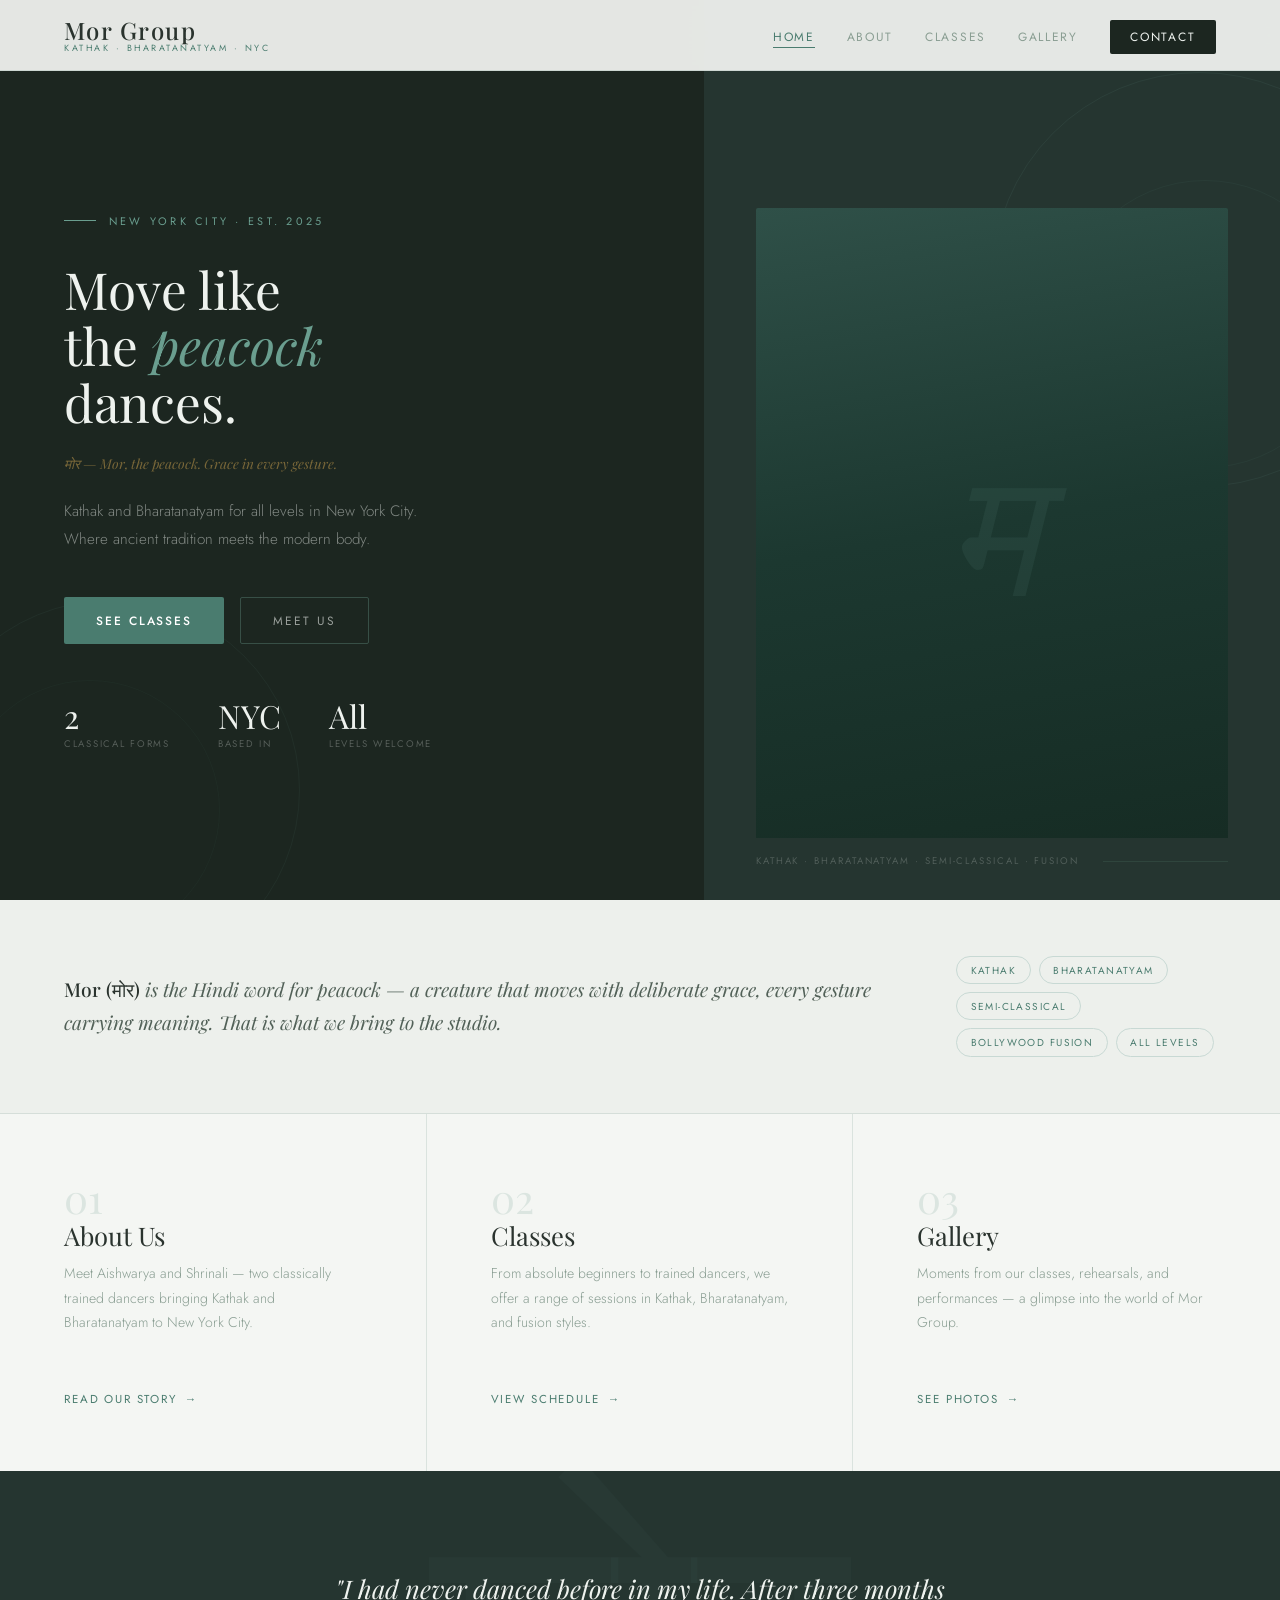
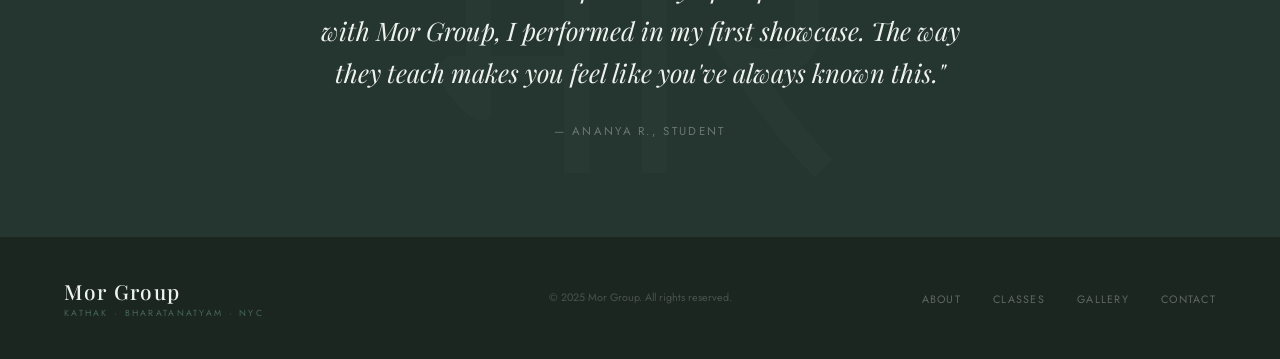
==== index.html @ d3e34741 "Initial site" ====
<!DOCTYPE html>
<html lang="en">
<head>
<meta charset="UTF-8" />
<meta name="viewport" content="width=device-width, initial-scale=1.0" />
<title>Mor Group · Kathak & Bharatanatyam · NYC</title>
<meta name="description" content="Mor Group brings Kathak and Bharatanatyam to New York City. Classical Indian dance for all levels." />
<link rel="preconnect" href="https://fonts.googleapis.com" />
<link rel="preconnect" href="https://fonts.gstatic.com" crossorigin />
<link href="https://fonts.googleapis.com/css2?family=Playfair+Display:ital,wght@0,400;0,500;1,400;1,500&family=Jost:wght@300;400;500&display=swap" rel="stylesheet" />
<link rel="stylesheet" href="css/style.css" />
<style>
/* ── HERO ── */
.hero {
  min-height: 100vh;
  display: grid; grid-template-columns: 1.1fr 0.9fr;
}
.hero-left {
  background: var(--bg-dark);
  display: flex; flex-direction: column; justify-content: center;
  padding: 9rem 4rem 5rem;
  position: relative; overflow: hidden;
}
.hero-left::before {
  content: ''; position: absolute; bottom: -80px; left: -80px;
  width: 380px; height: 380px;
  border: 1px solid rgba(106,158,143,0.08); border-radius: 50%; pointer-events: none;
}
.hero-left::after {
  content: ''; position: absolute; bottom: -40px; left: -40px;
  width: 260px; height: 260px;
  border: 1px solid rgba(106,158,143,0.05); border-radius: 50%; pointer-events: none;
}
.hero-right {
  background: var(--bg-mid);
  display: flex; align-items: flex-end; justify-content: center;
  position: relative; overflow: hidden;
}
.hero-circle-1 {
  position: absolute; top: 8%; right: -22%;
  width: 72%; aspect-ratio: 1;
  border: 1px solid rgba(106,158,143,0.1); border-radius: 50%; pointer-events: none;
}
.hero-circle-2 {
  position: absolute; top: 20%; right: -12%;
  width: 50%; aspect-ratio: 1;
  border: 1px solid rgba(106,158,143,0.07); border-radius: 50%; pointer-events: none;
}
.hero-right-inner {
  width: 100%; display: flex; flex-direction: column;
  align-items: center; justify-content: flex-end;
  height: 100%; position: relative; z-index: 1;
}
.hero-img-area {
  width: 82%; aspect-ratio: 3/4; max-height: 78vh;
  background: linear-gradient(170deg,#2F5048 0%,#1C3830 50%,#162C24 100%);
  border-radius: 2px 2px 0 0; overflow: hidden; position: relative;
  display: flex; align-items: center; justify-content: center;
}
.hero-img-area img { position: absolute; inset: 0; }
.hero-img-placeholder {
  font-family: 'Playfair Display', serif;
  font-size: 11rem; font-style: italic; font-weight: 400;
  color: rgba(106,158,143,0.1); line-height: 1; user-select: none;
}
.hero-caption {
  width: 82%; padding: 1rem 0 2rem;
  display: flex; align-items: center; gap: 1.5rem;
}
.hero-caption-text {
  font-size: 0.6rem; letter-spacing: 0.2em; text-transform: uppercase;
  color: rgba(238,242,238,0.22); white-space: nowrap;
}
.hero-caption-line { flex: 1; height: 1px; background: rgba(106,158,143,0.15); }

.eyebrow {
  display: flex; align-items: center; gap: 0.8rem;
  font-size: 0.68rem; letter-spacing: 0.3em; text-transform: uppercase;
  color: var(--teal-light); margin-bottom: 2rem;
}
.eyebrow-line { display: block; width: 2rem; height: 1px; background: var(--teal-light); flex-shrink: 0; }

.hero-title {
  font-family: 'Playfair Display', serif;
  font-size: clamp(2.8rem, 4vw, 4.5rem);
  font-weight: 400; line-height: 1.1; color: var(--text-inv);
  margin-bottom: 1.5rem;
}
.hero-title em { font-style: italic; color: var(--teal-light); }

.hero-hindi {
  font-family: 'Playfair Display', serif;
  font-size: 0.85rem; font-style: italic;
  color: rgba(184,146,74,0.6); margin-bottom: 1.5rem;
}
.hero-sub {
  font-size: 0.95rem; color: rgba(238,242,238,0.48);
  line-height: 1.85; font-weight: 300; max-width: 380px; margin-bottom: 2.75rem;
}
.hero-btns { display: flex; flex-wrap: wrap; gap: 1rem; margin-bottom: 3.5rem; }
.hero-stats { display: flex; gap: 3rem; }
.stat-num {
  font-family: 'Playfair Display', serif;
  font-size: 2rem; font-weight: 400; color: var(--text-inv); line-height: 1;
}
.stat-label {
  font-size: 0.6rem; letter-spacing: 0.18em; text-transform: uppercase;
  color: rgba(238,242,238,0.28); margin-top: 0.3rem;
}

/* ── INTRO STRIP ── */
.intro-strip {
  background: var(--bg-alt); padding: 3.5rem 4rem;
  display: flex; align-items: center; gap: 5rem;
  border-bottom: 1px solid var(--border);
}
.intro-text {
  flex: 1; font-family: 'Playfair Display', serif;
  font-size: clamp(1rem, 1.5vw, 1.25rem);
  font-style: italic; color: var(--text-mid); line-height: 1.75;
}
.intro-text strong { font-style: normal; color: var(--text); font-weight: 500; }
.intro-pills { display: flex; gap: 0.5rem; flex-wrap: wrap; flex-shrink: 0; max-width: 260px; }
.pill {
  padding: 0.35rem 0.85rem; border-radius: 100px;
  font-size: 0.63rem; letter-spacing: 0.14em; text-transform: uppercase;
  border: 1px solid var(--teal-pale); color: var(--teal); white-space: nowrap;
}

/* ── THREE LINKS ── */
.page-links {
  display: grid; grid-template-columns: repeat(3,1fr);
  background: var(--bg);
}
.page-link-card {
  padding: 4rem; border-right: 1px solid var(--border);
  position: relative; overflow: hidden;
  transition: background 0.3s;
  display: flex; flex-direction: column; justify-content: space-between;
  gap: 2rem;
}
.page-link-card:last-child { border-right: none; }
.page-link-card:hover { background: var(--bg-alt); }
.page-link-num {
  font-family: 'Playfair Display', serif;
  font-size: 2.5rem; font-weight: 400;
  color: rgba(74,124,111,0.14); line-height: 1;
}
.page-link-title {
  font-family: 'Playfair Display', serif;
  font-size: 1.6rem; font-weight: 400; color: var(--text); margin-bottom: 0.6rem;
}
.page-link-body {
  font-size: 0.88rem; color: var(--text-muted); line-height: 1.75;
  font-weight: 300; margin-bottom: 1.5rem; flex: 1;
}
.page-link-arrow {
  font-size: 0.72rem; letter-spacing: 0.16em; text-transform: uppercase;
  color: var(--teal); display: flex; align-items: center; gap: 0.5rem;
  transition: gap 0.25s;
}
.page-link-card:hover .page-link-arrow { gap: 0.9rem; }

/* ── QUOTE ── */
.quote {
  background: var(--bg-mid); padding: 6rem 4rem; text-align: center;
  position: relative; overflow: hidden;
}
.quote::before {
  content: 'मोर';
  position: absolute; left: 50%; top: 50%; transform: translate(-50%, -50%);
  font-family: serif; font-size: 22rem; color: rgba(106,158,143,0.04);
  pointer-events: none; user-select: none; line-height: 1; white-space: nowrap;
}
.quote blockquote {
  font-family: 'Playfair Display', serif;
  font-size: clamp(1.3rem, 2vw, 1.9rem); font-weight: 400; font-style: italic;
  color: var(--text-inv); line-height: 1.65; max-width: 640px;
  margin: 0 auto 1.5rem; position: relative;
}
.quote cite {
  font-size: 0.72rem; letter-spacing: 0.2em; text-transform: uppercase;
  color: rgba(238,242,238,0.35); font-style: normal;
}

@media (max-width: 820px) {
  .hero { grid-template-columns: 1fr; }
  .hero-left { min-height: auto; padding: 7rem 1.5rem 3.5rem; }
  .hero-right { min-height: 55vw; }
  .hero-img-area { max-height: 55vw; }
  .intro-strip { flex-direction: column; gap: 2rem; padding: 3rem 1.5rem; }
  .intro-pills { max-width: 100%; }
  .page-links { grid-template-columns: 1fr; }
  .page-link-card { border-right: none; border-bottom: 1px solid var(--border); padding: 3rem 1.5rem; }
  .page-link-card:last-child { border-bottom: none; }
  .quote { padding: 5rem 1.5rem; }
}
</style>
</head>
<body>

<nav id="nav">
  <a href="index.html" class="nav-logo">
    <span class="nav-logo-main">Mor Group</span>
    <span class="nav-logo-sub">Kathak · Bharatanatyam · NYC</span>
  </a>
  <ul class="nav-links">
    <li><a href="index.html" class="active">Home</a></li>
    <li><a href="about.html">About</a></li>
    <li><a href="classes.html">Classes</a></li>
    <li><a href="gallery.html">Gallery</a></li>
    <li><a href="contact.html" class="nav-cta">Contact</a></li>
  </ul>
  <button class="hamburger" aria-label="Open menu" onclick="openMenu()">
    <span></span><span></span><span></span>
  </button>
</nav>

<div class="mobile-menu" id="mobileMenu">
  <button class="mobile-close" onclick="closeMenu()">✕</button>
  <a href="about.html"   onclick="closeMenu()">About</a>
  <a href="classes.html" onclick="closeMenu()">Classes</a>
  <a href="gallery.html" onclick="closeMenu()">Gallery</a>
  <a href="contact.html" onclick="closeMenu()">Contact</a>
</div>

<!-- HERO -->
<section class="hero" id="home">
  <div class="hero-left">
    <div class="eyebrow anim d1">
      <span class="eyebrow-line"></span>
      New York City · Est. 2025
    </div>
    <h1 class="hero-title anim d2">
      Move like<br>the <em>peacock</em><br>dances.
    </h1>
    <p class="hero-hindi anim d3">मोर — Mor, the peacock. Grace in every gesture.</p>
    <p class="hero-sub anim d3">
      Kathak and Bharatanatyam for all levels in New York City.
      Where ancient tradition meets the modern body.
    </p>
    <div class="hero-btns anim d4">
      <a href="classes.html" class="btn-primary">See Classes</a>
      <a href="about.html"   class="btn-ghost">Meet Us</a>
    </div>
    <div class="hero-stats anim d4">
      <div>
        <div class="stat-num">2</div>
        <div class="stat-label">Classical forms</div>
      </div>
      <div>
        <div class="stat-num">NYC</div>
        <div class="stat-label">Based in</div>
      </div>
      <div>
        <div class="stat-num">All</div>
        <div class="stat-label">Levels welcome</div>
      </div>
    </div>
  </div>

  <div class="hero-right">
    <div class="hero-circle-1" aria-hidden="true"></div>
    <div class="hero-circle-2" aria-hidden="true"></div>
    <div class="hero-right-inner">
      <div class="hero-img-area">
        <!-- ADD PHOTO: <img src="images/hero.jpg" alt="Kathak dancer" /> -->
        <div class="hero-img-placeholder" aria-hidden="true">म</div>
      </div>
      <div class="hero-caption">
        <span class="hero-caption-text">Kathak · Bharatanatyam · Semi-Classical · Fusion</span>
        <span class="hero-caption-line"></span>
      </div>
    </div>
  </div>
</section>

<!-- INTRO STRIP -->
<div class="intro-strip">
  <p class="intro-text">
    <strong>Mor (मोर)</strong> is the Hindi word for peacock — a creature that moves with
    deliberate grace, every gesture carrying meaning. That is what we bring to the studio.
  </p>
  <div class="intro-pills">
    <span class="pill">Kathak</span>
    <span class="pill">Bharatanatyam</span>
    <span class="pill">Semi-Classical</span>
    <span class="pill">Bollywood Fusion</span>
    <span class="pill">All Levels</span>
  </div>
</div>

<!-- PAGE LINKS -->
<div class="page-links">
  <a href="about.html" class="page-link-card anim d1">
    <div>
      <div class="page-link-num">01</div>
      <div class="page-link-title">About Us</div>
      <p class="page-link-body">Meet Aishwarya and Shrinali — two classically trained dancers bringing Kathak and Bharatanatyam to New York City.</p>
    </div>
    <div class="page-link-arrow">Read our story <span>→</span></div>
  </a>
  <a href="classes.html" class="page-link-card anim d2">
    <div>
      <div class="page-link-num">02</div>
      <div class="page-link-title">Classes</div>
      <p class="page-link-body">From absolute beginners to trained dancers, we offer a range of sessions in Kathak, Bharatanatyam, and fusion styles.</p>
    </div>
    <div class="page-link-arrow">View schedule <span>→</span></div>
  </a>
  <a href="gallery.html" class="page-link-card anim d3">
    <div>
      <div class="page-link-num">03</div>
      <div class="page-link-title">Gallery</div>
      <p class="page-link-body">Moments from our classes, rehearsals, and performances — a glimpse into the world of Mor Group.</p>
    </div>
    <div class="page-link-arrow">See photos <span>→</span></div>
  </a>
</div>

<!-- QUOTE -->
<div class="quote">
  <blockquote>
    "I had never danced before in my life. After three months with Mor Group,
    I performed in my first showcase. The way they teach makes you feel like
    you've always known this."
  </blockquote>
  <cite>— Ananya R., student</cite>
</div>

<footer>
  <div>
    <div class="footer-logo-main">Mor Group</div>
    <div class="footer-logo-sub">Kathak · Bharatanatyam · NYC</div>
  </div>
  <div class="footer-copy">© 2025 Mor Group. All rights reserved.</div>
  <ul class="footer-links">
    <li><a href="about.html">About</a></li>
    <li><a href="classes.html">Classes</a></li>
    <li><a href="gallery.html">Gallery</a></li>
    <li><a href="contact.html">Contact</a></li>
  </ul>
</footer>

<script>
const nav = document.getElementById('nav');
window.addEventListener('scroll', () => nav.classList.toggle('scrolled', window.scrollY > 40));
function openMenu()  { document.getElementById('mobileMenu').classList.add('open'); }
function closeMenu() { document.getElementById('mobileMenu').classList.remove('open'); }
const anims = document.querySelectorAll('.anim');
const obs = new IntersectionObserver(entries => {
  entries.forEach(e => { if (e.isIntersecting) { e.target.classList.add('visible'); obs.unobserve(e.target); } });
}, { threshold: 0.1 });
anims.forEach(el => obs.observe(el));
</script>
</body>
</html>
---- css/style.css ----
/* ── RESET ── */
*, *::before, *::after { box-sizing: border-box; margin: 0; padding: 0; }
html { scroll-behavior: smooth; font-size: 16px; }

/* ── PALETTE ── */
:root {
  --bg:          #F4F6F3;
  --bg-alt:      #EDF0EC;
  --bg-dark:     #1C2620;
  --bg-mid:      #253530;

  --teal:        #4A7C6F;
  --teal-light:  #6A9E8F;
  --teal-pale:   #C8D9D4;

  --gold:        #B8924A;

  --text:        #2A332E;
  --text-mid:    #526158;
  --text-muted:  #8A9E93;
  --text-inv:    #EEF2EE;

  --border:      rgba(74,124,111,0.15);
  --radius:      2px;
}

body {
  font-family: 'Jost', sans-serif;
  background: var(--bg);
  color: var(--text);
  overflow-x: hidden;
  -webkit-font-smoothing: antialiased;
}
a { text-decoration: none; color: inherit; }
img { display: block; width: 100%; height: 100%; object-fit: cover; }

/* ── NAV ── */
nav {
  position: fixed; top: 0; left: 0; right: 0; z-index: 200;
  display: flex; align-items: center; justify-content: space-between;
  padding: 1.1rem 4rem;
  background: rgba(244,246,243,0.93);
  backdrop-filter: blur(16px);
  -webkit-backdrop-filter: blur(16px);
  border-bottom: 1px solid var(--border);
  transition: box-shadow 0.3s;
}
nav.scrolled { box-shadow: 0 2px 28px rgba(28,38,32,0.07); }

.nav-logo { display: flex; flex-direction: column; line-height: 1; }
.nav-logo-main {
  font-family: 'Playfair Display', serif;
  font-size: 1.5rem; font-weight: 500; letter-spacing: 0.06em; color: var(--text);
}
.nav-logo-sub {
  font-size: 0.56rem; letter-spacing: 0.28em; text-transform: uppercase;
  color: var(--teal); margin-top: 2px;
}

.nav-links { display: flex; align-items: center; gap: 2rem; list-style: none; }
.nav-links a {
  font-size: 0.75rem; letter-spacing: 0.14em; text-transform: uppercase;
  color: var(--text-muted); transition: color 0.25s;
}
.nav-links a:hover,
.nav-links a.active { color: var(--teal); }
.nav-links a.active { border-bottom: 1px solid var(--teal); padding-bottom: 1px; }

.nav-cta {
  background: var(--bg-dark) !important;
  color: var(--text-inv) !important;
  padding: 0.5rem 1.3rem; border-radius: var(--radius);
  border-bottom: none !important;
  transition: background 0.25s !important;
}
.nav-cta:hover { background: var(--teal) !important; color: var(--text-inv) !important; }

.hamburger {
  display: none; flex-direction: column; gap: 5px;
  cursor: pointer; background: none; border: none; padding: 4px;
}
.hamburger span { display: block; width: 22px; height: 1.5px; background: var(--text); }

.mobile-menu {
  display: none; position: fixed; inset: 0; z-index: 150;
  background: var(--bg-dark); flex-direction: column;
  align-items: center; justify-content: center; gap: 2.5rem;
}
.mobile-menu.open { display: flex; }
.mobile-menu a {
  font-family: 'Playfair Display', serif;
  font-size: 2.4rem; font-weight: 400; color: var(--text-inv); transition: color 0.2s;
}
.mobile-menu a:hover { color: var(--teal-light); }
.mobile-close {
  position: absolute; top: 1.5rem; right: 2rem;
  font-size: 1.4rem; cursor: pointer; background: none;
  border: none; color: rgba(238,242,238,0.4);
}

/* ── PAGE HEADER (used on inner pages) ── */
.page-header {
  background: var(--bg-dark);
  padding: 9rem 4rem 5rem;
  position: relative; overflow: hidden;
}
.page-header::before {
  content: '';
  position: absolute; bottom: -80px; right: -80px;
  width: 400px; height: 400px;
  border: 1px solid rgba(106,158,143,0.08);
  border-radius: 50%; pointer-events: none;
}
.page-header::after {
  content: '';
  position: absolute; bottom: -40px; right: -40px;
  width: 260px; height: 260px;
  border: 1px solid rgba(106,158,143,0.05);
  border-radius: 50%; pointer-events: none;
}
.page-header-eyebrow {
  display: flex; align-items: center; gap: 0.8rem;
  font-size: 0.68rem; letter-spacing: 0.3em; text-transform: uppercase;
  color: var(--teal-light); margin-bottom: 1.25rem;
}
.page-header-eyebrow::before {
  content: ''; display: block; width: 2rem; height: 1px;
  background: var(--teal-light); flex-shrink: 0;
}
.page-header h1 {
  font-family: 'Playfair Display', serif;
  font-size: clamp(2.5rem, 4vw, 4rem); font-weight: 400;
  line-height: 1.1; color: var(--text-inv);
}
.page-header h1 em { font-style: italic; color: var(--teal-light); }
.page-header-sub {
  font-size: 0.95rem; color: rgba(238,242,238,0.45);
  line-height: 1.8; font-weight: 300; max-width: 500px; margin-top: 1.25rem;
}

/* ── SHARED HELPERS ── */
.stag {
  display: flex; align-items: center; gap: 0.75rem;
  font-size: 0.68rem; letter-spacing: 0.28em; text-transform: uppercase;
  color: var(--teal); font-weight: 500; margin-bottom: 0.75rem;
}
.stag::before { content: ''; display: block; width: 1.5rem; height: 1px; background: var(--teal); }

.stitle {
  font-family: 'Playfair Display', serif;
  font-size: clamp(1.8rem, 2.8vw, 2.6rem); font-weight: 400;
  line-height: 1.2; color: var(--text);
}
.stitle em { font-style: italic; color: var(--teal); }

.btn-primary {
  display: inline-flex; align-items: center;
  background: var(--teal); color: #fff;
  padding: 0.85rem 2rem; border-radius: var(--radius);
  font-size: 0.75rem; letter-spacing: 0.16em; text-transform: uppercase;
  font-weight: 500; transition: background 0.25s;
}
.btn-primary:hover { background: var(--teal-light); }

.btn-dark {
  display: inline-flex; align-items: center;
  background: var(--bg-dark); color: var(--text-inv);
  padding: 0.85rem 2rem; border-radius: var(--radius);
  font-size: 0.75rem; letter-spacing: 0.16em; text-transform: uppercase;
  font-weight: 500; transition: background 0.25s;
}
.btn-dark:hover { background: var(--teal); }

.btn-ghost {
  display: inline-flex; align-items: center;
  border: 1px solid rgba(106,158,143,0.35); color: rgba(238,242,238,0.6);
  padding: 0.85rem 2rem; border-radius: var(--radius);
  font-size: 0.75rem; letter-spacing: 0.16em; text-transform: uppercase;
  font-weight: 400; transition: all 0.25s;
}
.btn-ghost:hover { border-color: var(--teal-light); color: var(--text-inv); }

/* ── FOOTER ── */
footer {
  background: var(--bg-dark); padding: 2.5rem 4rem;
  display: grid; grid-template-columns: 1fr auto 1fr;
  align-items: center; gap: 2rem;
}
.footer-logo-main {
  font-family: 'Playfair Display', serif;
  font-size: 1.3rem; font-weight: 500; color: var(--text-inv); letter-spacing: 0.06em;
}
.footer-logo-sub {
  font-size: 0.55rem; letter-spacing: 0.26em; text-transform: uppercase;
  color: var(--teal-light); opacity: 0.55; margin-top: 2px;
}
.footer-copy { font-size: 0.67rem; color: rgba(238,242,238,0.22); text-align: center; }
.footer-links { display: flex; gap: 2rem; justify-content: flex-end; list-style: none; }
.footer-links a {
  font-size: 0.67rem; letter-spacing: 0.12em; text-transform: uppercase;
  color: rgba(238,242,238,0.32); transition: color 0.25s;
}
.footer-links a:hover { color: var(--teal-light); }

/* ── ANIMATIONS ── */
@keyframes fadeUp {
  from { opacity: 0; transform: translateY(20px); }
  to   { opacity: 1; transform: translateY(0); }
}
.anim { opacity: 0; }
.anim.visible { animation: fadeUp 0.75s ease forwards; }
.d1 { animation-delay: 0.08s; }
.d2 { animation-delay: 0.18s; }
.d3 { animation-delay: 0.28s; }
.d4 { animation-delay: 0.4s; }

/* ── RESPONSIVE ── */
@media (max-width: 820px) {
  nav { padding: 1rem 1.5rem; }
  .nav-links { display: none; }
  .hamburger { display: flex; }
  .page-header { padding: 7rem 1.5rem 3.5rem; }
  footer {
    grid-template-columns: 1fr; text-align: center; padding: 2rem 1.5rem; gap: 1rem;
  }
  .footer-links { justify-content: center; }
}
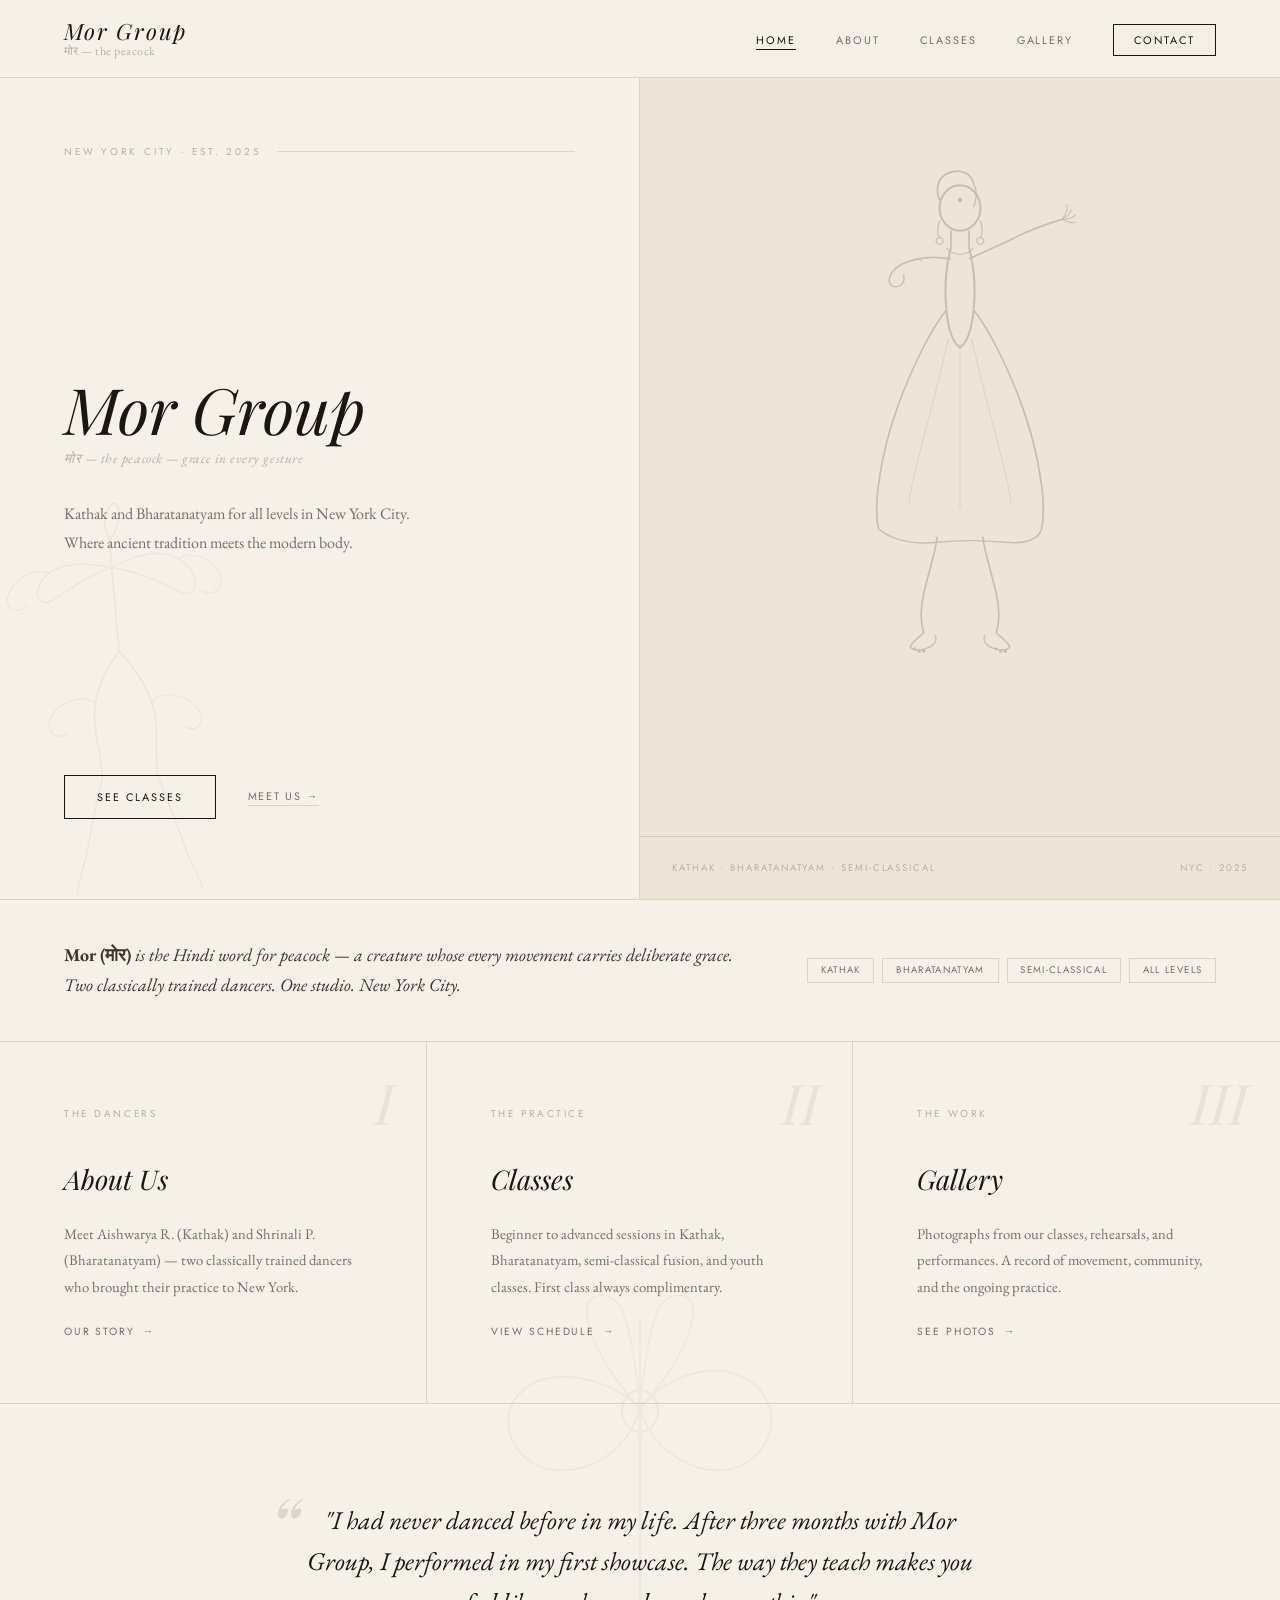
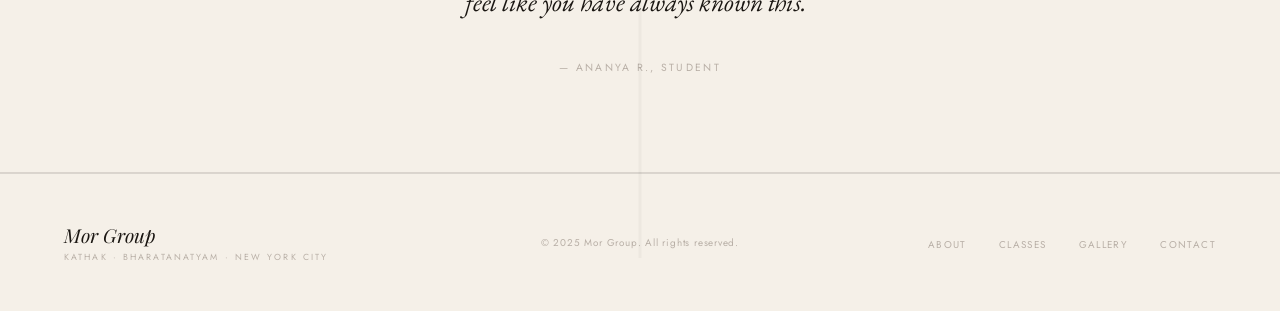
==== commit c5ab9713: "Redesign — ink editorial aesthetic" ====
--- a/index.html
+++ b/index.html
@@ -7,193 +7,187 @@
 <meta name="description" content="Mor Group brings Kathak and Bharatanatyam to New York City. Classical Indian dance for all levels." />
 <link rel="preconnect" href="https://fonts.googleapis.com" />
 <link rel="preconnect" href="https://fonts.gstatic.com" crossorigin />
-<link href="https://fonts.googleapis.com/css2?family=Playfair+Display:ital,wght@0,400;0,500;1,400;1,500&family=Jost:wght@300;400;500&display=swap" rel="stylesheet" />
+<link href="https://fonts.googleapis.com/css2?family=EB+Garamond:ital,wght@0,400;0,500;1,400;1,500&family=Playfair+Display:ital,wght@0,400;0,500;1,400;1,500&family=Jost:wght@300;400;500&display=swap" rel="stylesheet" />
 <link rel="stylesheet" href="css/style.css" />
 <style>
+
 /* ── HERO ── */
 .hero {
   min-height: 100vh;
-  display: grid; grid-template-columns: 1.1fr 0.9fr;
-}
+  display: grid; grid-template-columns: 1fr 1fr;
+  border-bottom: 1px solid var(--rule);
+}
+
 .hero-left {
-  background: var(--bg-dark);
-  display: flex; flex-direction: column; justify-content: center;
   padding: 9rem 4rem 5rem;
+  display: flex; flex-direction: column; justify-content: space-between;
+  border-right: 1px solid var(--rule);
   position: relative; overflow: hidden;
 }
-.hero-left::before {
-  content: ''; position: absolute; bottom: -80px; left: -80px;
-  width: 380px; height: 380px;
-  border: 1px solid rgba(106,158,143,0.08); border-radius: 50%; pointer-events: none;
-}
-.hero-left::after {
-  content: ''; position: absolute; bottom: -40px; left: -40px;
-  width: 260px; height: 260px;
-  border: 1px solid rgba(106,158,143,0.05); border-radius: 50%; pointer-events: none;
-}
-.hero-right {
-  background: var(--bg-mid);
-  display: flex; align-items: flex-end; justify-content: center;
-  position: relative; overflow: hidden;
-}
-.hero-circle-1 {
-  position: absolute; top: 8%; right: -22%;
-  width: 72%; aspect-ratio: 1;
-  border: 1px solid rgba(106,158,143,0.1); border-radius: 50%; pointer-events: none;
-}
-.hero-circle-2 {
-  position: absolute; top: 20%; right: -12%;
-  width: 50%; aspect-ratio: 1;
-  border: 1px solid rgba(106,158,143,0.07); border-radius: 50%; pointer-events: none;
-}
-.hero-right-inner {
-  width: 100%; display: flex; flex-direction: column;
-  align-items: center; justify-content: flex-end;
-  height: 100%; position: relative; z-index: 1;
-}
-.hero-img-area {
-  width: 82%; aspect-ratio: 3/4; max-height: 78vh;
-  background: linear-gradient(170deg,#2F5048 0%,#1C3830 50%,#162C24 100%);
-  border-radius: 2px 2px 0 0; overflow: hidden; position: relative;
-  display: flex; align-items: center; justify-content: center;
-}
-.hero-img-area img { position: absolute; inset: 0; }
-.hero-img-placeholder {
-  font-family: 'Playfair Display', serif;
-  font-size: 11rem; font-style: italic; font-weight: 400;
-  color: rgba(106,158,143,0.1); line-height: 1; user-select: none;
-}
-.hero-caption {
-  width: 82%; padding: 1rem 0 2rem;
-  display: flex; align-items: center; gap: 1.5rem;
-}
-.hero-caption-text {
-  font-size: 0.6rem; letter-spacing: 0.2em; text-transform: uppercase;
-  color: rgba(238,242,238,0.22); white-space: nowrap;
-}
-.hero-caption-line { flex: 1; height: 1px; background: rgba(106,158,143,0.15); }
-
-.eyebrow {
-  display: flex; align-items: center; gap: 0.8rem;
-  font-size: 0.68rem; letter-spacing: 0.3em; text-transform: uppercase;
-  color: var(--teal-light); margin-bottom: 2rem;
-}
-.eyebrow-line { display: block; width: 2rem; height: 1px; background: var(--teal-light); flex-shrink: 0; }
+
+/* Ink dancer SVG positioned in corner */
+.hero-dancer-bg {
+  position: absolute; bottom: -2rem; left: -1rem;
+  width: 280px; opacity: 0.04; pointer-events: none;
+  transform: rotate(-5deg);
+}
+
+.hero-overline {
+  display: flex; align-items: center; gap: 1rem;
+  font-family: 'Jost', sans-serif;
+  font-size: 0.62rem; letter-spacing: 0.28em; text-transform: uppercase;
+  color: var(--ink-faint);
+}
+.hero-overline::after { content: ''; flex: 1; height: 1px; background: var(--rule); }
+
+.hero-title-block { flex: 1; display: flex; flex-direction: column; justify-content: center; padding: 3rem 0; }
 
 .hero-title {
   font-family: 'Playfair Display', serif;
-  font-size: clamp(2.8rem, 4vw, 4.5rem);
-  font-weight: 400; line-height: 1.1; color: var(--text-inv);
-  margin-bottom: 1.5rem;
-}
-.hero-title em { font-style: italic; color: var(--teal-light); }
-
-.hero-hindi {
+  font-size: clamp(3rem, 5vw, 5.5rem);
+  font-weight: 400; line-height: 1.0; color: var(--ink);
+  font-style: italic; margin-bottom: 0.5rem;
+}
+.hero-title-roman {
   font-family: 'Playfair Display', serif;
-  font-size: 0.85rem; font-style: italic;
-  color: rgba(184,146,74,0.6); margin-bottom: 1.5rem;
+  font-size: clamp(3rem, 5vw, 5.5rem);
+  font-weight: 400; line-height: 1.0; color: var(--ink);
+  font-style: normal; margin-bottom: 2rem;
+}
+.hero-hindi-line {
+  font-family: 'EB Garamond', serif;
+  font-size: 0.85rem; font-style: italic; color: var(--ink-faint);
+  letter-spacing: 0.04em; margin-bottom: 2rem;
 }
 .hero-sub {
-  font-size: 0.95rem; color: rgba(238,242,238,0.48);
-  line-height: 1.85; font-weight: 300; max-width: 380px; margin-bottom: 2.75rem;
-}
-.hero-btns { display: flex; flex-wrap: wrap; gap: 1rem; margin-bottom: 3.5rem; }
-.hero-stats { display: flex; gap: 3rem; }
-.stat-num {
+  font-size: 1rem; color: var(--ink-muted); line-height: 1.85; max-width: 360px;
+}
+
+.hero-bottom {
+  display: flex; align-items: center; gap: 2rem; flex-wrap: wrap;
+}
+
+/* Hero right — image + decorative */
+.hero-right {
+  display: flex; flex-direction: column;
+  background: var(--cream-warm);
+  position: relative; overflow: hidden;
+}
+.hero-img-area {
+  flex: 1; position: relative; overflow: hidden;
+  display: flex; align-items: center; justify-content: center;
+  min-height: 60vh;
+}
+.hero-img-area img { position: absolute; inset: 0; }
+
+/* Large ink dancer SVG as placeholder */
+.hero-svg-dancer {
+  width: 70%; max-width: 340px; opacity: 0.18;
+}
+
+.hero-img-caption {
+  padding: 1.5rem 2rem; border-top: 1px solid var(--rule);
+  display: flex; justify-content: space-between; align-items: center;
+}
+.hero-img-caption-text {
+  font-family: 'Jost', sans-serif;
+  font-size: 0.6rem; letter-spacing: 0.2em; text-transform: uppercase; color: var(--ink-faint);
+}
+
+/* ── INTRO RULE ── */
+.intro-rule {
+  padding: 2.5rem 4rem;
+  display: flex; align-items: center; gap: 3rem;
+  border-bottom: 1px solid var(--rule);
+}
+.intro-rule-text {
+  font-family: 'EB Garamond', serif; font-style: italic;
+  font-size: clamp(1rem, 1.4vw, 1.2rem); color: var(--ink-mid); line-height: 1.7;
+  flex: 1;
+}
+.intro-rule-text strong { font-style: normal; }
+.intro-pills { display: flex; gap: 0.5rem; flex-wrap: wrap; flex-shrink: 0; }
+.pill {
+  padding: 0.3rem 0.8rem;
+  font-family: 'Jost', sans-serif;
+  font-size: 0.6rem; letter-spacing: 0.14em; text-transform: uppercase;
+  border: 1px solid var(--rule); color: var(--ink-muted); white-space: nowrap;
+}
+
+/* ── THREE COLUMNS ── */
+.three-col {
+  display: grid; grid-template-columns: repeat(3,1fr);
+  border-bottom: 1px solid var(--rule);
+}
+.col-card {
+  padding: 4rem; border-right: 1px solid var(--rule);
+  display: flex; flex-direction: column; gap: 1.5rem;
+  transition: background 0.3s; cursor: pointer;
+  position: relative; overflow: hidden;
+}
+.col-card:last-child { border-right: none; }
+.col-card:hover { background: var(--cream-warm); }
+.col-card-num {
+  font-family: 'Playfair Display', serif; font-style: italic;
+  font-size: 3.5rem; color: rgba(26,22,18,0.06); line-height: 1;
+  position: absolute; top: 2rem; right: 2rem;
+}
+.col-card-title {
+  font-family: 'Playfair Display', serif; font-style: italic;
+  font-size: 1.7rem; font-weight: 400; color: var(--ink);
+  margin-top: 1rem;
+}
+.col-card-body {
+  font-size: 0.92rem; color: var(--ink-muted); line-height: 1.8;
+  flex: 1;
+}
+.col-card-link {
+  font-family: 'Jost', sans-serif;
+  font-size: 0.65rem; letter-spacing: 0.18em; text-transform: uppercase;
+  color: var(--ink-muted); display: flex; align-items: center; gap: 0.5rem;
+  transition: gap 0.2s, color 0.2s;
+}
+.col-card:hover .col-card-link { gap: 0.9rem; color: var(--ink); }
+
+/* ── QUOTE ── */
+.quote-section {
+  padding: 6rem 4rem; text-align: center;
+  border-bottom: 1px solid var(--rule);
+  position: relative;
+}
+/* peacock feather SVG watermark */
+.quote-watermark {
+  position: absolute; left: 50%; top: 50%; transform: translate(-50%,-50%);
+  width: 300px; opacity: 0.03; pointer-events: none;
+}
+.quote-section blockquote {
+  font-family: 'EB Garamond', serif; font-style: italic;
+  font-size: clamp(1.3rem, 2vw, 2rem); color: var(--ink);
+  line-height: 1.6; max-width: 680px; margin: 0 auto 2rem;
+  position: relative;
+}
+.quote-section blockquote::before {
+  content: '\201C';
   font-family: 'Playfair Display', serif;
-  font-size: 2rem; font-weight: 400; color: var(--text-inv); line-height: 1;
-}
-.stat-label {
-  font-size: 0.6rem; letter-spacing: 0.18em; text-transform: uppercase;
-  color: rgba(238,242,238,0.28); margin-top: 0.3rem;
-}
-
-/* ── INTRO STRIP ── */
-.intro-strip {
-  background: var(--bg-alt); padding: 3.5rem 4rem;
-  display: flex; align-items: center; gap: 5rem;
-  border-bottom: 1px solid var(--border);
-}
-.intro-text {
-  flex: 1; font-family: 'Playfair Display', serif;
-  font-size: clamp(1rem, 1.5vw, 1.25rem);
-  font-style: italic; color: var(--text-mid); line-height: 1.75;
-}
-.intro-text strong { font-style: normal; color: var(--text); font-weight: 500; }
-.intro-pills { display: flex; gap: 0.5rem; flex-wrap: wrap; flex-shrink: 0; max-width: 260px; }
-.pill {
-  padding: 0.35rem 0.85rem; border-radius: 100px;
-  font-size: 0.63rem; letter-spacing: 0.14em; text-transform: uppercase;
-  border: 1px solid var(--teal-pale); color: var(--teal); white-space: nowrap;
-}
-
-/* ── THREE LINKS ── */
-.page-links {
-  display: grid; grid-template-columns: repeat(3,1fr);
-  background: var(--bg);
-}
-.page-link-card {
-  padding: 4rem; border-right: 1px solid var(--border);
-  position: relative; overflow: hidden;
-  transition: background 0.3s;
-  display: flex; flex-direction: column; justify-content: space-between;
-  gap: 2rem;
-}
-.page-link-card:last-child { border-right: none; }
-.page-link-card:hover { background: var(--bg-alt); }
-.page-link-num {
-  font-family: 'Playfair Display', serif;
-  font-size: 2.5rem; font-weight: 400;
-  color: rgba(74,124,111,0.14); line-height: 1;
-}
-.page-link-title {
-  font-family: 'Playfair Display', serif;
-  font-size: 1.6rem; font-weight: 400; color: var(--text); margin-bottom: 0.6rem;
-}
-.page-link-body {
-  font-size: 0.88rem; color: var(--text-muted); line-height: 1.75;
-  font-weight: 300; margin-bottom: 1.5rem; flex: 1;
-}
-.page-link-arrow {
-  font-size: 0.72rem; letter-spacing: 0.16em; text-transform: uppercase;
-  color: var(--teal); display: flex; align-items: center; gap: 0.5rem;
-  transition: gap 0.25s;
-}
-.page-link-card:hover .page-link-arrow { gap: 0.9rem; }
-
-/* ── QUOTE ── */
-.quote {
-  background: var(--bg-mid); padding: 6rem 4rem; text-align: center;
-  position: relative; overflow: hidden;
-}
-.quote::before {
-  content: 'मोर';
-  position: absolute; left: 50%; top: 50%; transform: translate(-50%, -50%);
-  font-family: serif; font-size: 22rem; color: rgba(106,158,143,0.04);
-  pointer-events: none; user-select: none; line-height: 1; white-space: nowrap;
-}
-.quote blockquote {
-  font-family: 'Playfair Display', serif;
-  font-size: clamp(1.3rem, 2vw, 1.9rem); font-weight: 400; font-style: italic;
-  color: var(--text-inv); line-height: 1.65; max-width: 640px;
-  margin: 0 auto 1.5rem; position: relative;
-}
-.quote cite {
-  font-size: 0.72rem; letter-spacing: 0.2em; text-transform: uppercase;
-  color: rgba(238,242,238,0.35); font-style: normal;
+  font-size: 5rem; color: var(--ink-faint); opacity: 0.4;
+  position: absolute; top: -1rem; left: -2rem; line-height: 1;
+}
+.quote-section cite {
+  font-family: 'Jost', sans-serif;
+  font-size: 0.65rem; letter-spacing: 0.22em; text-transform: uppercase;
+  color: var(--ink-faint); font-style: normal;
 }
 
 @media (max-width: 820px) {
   .hero { grid-template-columns: 1fr; }
-  .hero-left { min-height: auto; padding: 7rem 1.5rem 3.5rem; }
+  .hero-left { border-right: none; border-bottom: 1px solid var(--rule); padding: 7rem 1.5rem 3.5rem; min-height: auto; }
   .hero-right { min-height: 55vw; }
-  .hero-img-area { max-height: 55vw; }
-  .intro-strip { flex-direction: column; gap: 2rem; padding: 3rem 1.5rem; }
+  .intro-rule { flex-direction: column; gap: 1.5rem; padding: 2rem 1.5rem; }
   .intro-pills { max-width: 100%; }
-  .page-links { grid-template-columns: 1fr; }
-  .page-link-card { border-right: none; border-bottom: 1px solid var(--border); padding: 3rem 1.5rem; }
-  .page-link-card:last-child { border-bottom: none; }
-  .quote { padding: 5rem 1.5rem; }
+  .three-col { grid-template-columns: 1fr; }
+  .col-card { border-right: none; border-bottom: 1px solid var(--rule); padding: 3rem 1.5rem; }
+  .col-card:last-child { border-bottom: none; }
+  .quote-section { padding: 4rem 1.5rem; }
 }
 </style>
 </head>
@@ -202,7 +196,7 @@
 <nav id="nav">
   <a href="index.html" class="nav-logo">
     <span class="nav-logo-main">Mor Group</span>
-    <span class="nav-logo-sub">Kathak · Bharatanatyam · NYC</span>
+    <span class="nav-logo-hindi">मोर — the peacock</span>
   </a>
   <ul class="nav-links">
     <li><a href="index.html" class="active">Home</a></li>
@@ -225,113 +219,172 @@
 </div>
 
 <!-- HERO -->
-<section class="hero" id="home">
+<section class="hero">
   <div class="hero-left">
-    <div class="eyebrow anim d1">
-      <span class="eyebrow-line"></span>
-      New York City · Est. 2025
+
+    <!-- Ink dancer watermark -->
+    <svg class="hero-dancer-bg" viewBox="0 0 200 320" fill="none" xmlns="http://www.w3.org/2000/svg" aria-hidden="true">
+      <path d="M100 40 C100 40 95 30 100 20 C105 10 110 15 108 25 C106 35 100 40 100 40Z" stroke="#1A1612" stroke-width="1.5" fill="none"/>
+      <path d="M100 40 L100 120" stroke="#1A1612" stroke-width="1.5" fill="none"/>
+      <path d="M100 60 C100 60 70 50 55 60 C40 70 45 85 55 80 C65 75 80 65 100 60Z" stroke="#1A1612" stroke-width="1.2" fill="none"/>
+      <path d="M100 60 C100 60 130 45 148 58 C166 71 158 88 148 82 C138 76 120 65 100 60Z" stroke="#1A1612" stroke-width="1.2" fill="none"/>
+      <path d="M55 60 C45 55 30 62 25 72 C20 82 28 88 38 82" stroke="#1A1612" stroke-width="1" fill="none"/>
+      <path d="M148 58 C158 52 172 60 176 70 C180 80 172 88 162 82" stroke="#1A1612" stroke-width="1" fill="none"/>
+      <path d="M100 120 C100 120 85 135 80 155 C75 175 82 190 80 210" stroke="#1A1612" stroke-width="1.5" fill="none"/>
+      <path d="M100 120 C100 120 115 138 120 158 C125 178 118 192 120 212" stroke="#1A1612" stroke-width="1.5" fill="none"/>
+      <path d="M80 210 C75 225 70 240 65 260 C62 270 58 278 55 290" stroke="#1A1612" stroke-width="1.2" fill="none"/>
+      <path d="M120 212 C125 228 130 245 135 265 C138 275 142 282 145 295" stroke="#1A1612" stroke-width="1.2" fill="none"/>
+      <path d="M80 155 C70 148 55 152 48 162 C42 172 48 180 58 175" stroke="#1A1612" stroke-width="1" fill="none"/>
+      <path d="M120 158 C130 150 145 155 152 165 C158 175 152 183 142 178" stroke="#1A1612" stroke-width="1" fill="none"/>
+    </svg>
+
+    <div class="hero-overline anim d1">New York City · Est. 2025</div>
+
+    <div class="hero-title-block">
+      <div class="hero-title anim d2">Mor Group</div>
+      <div class="hero-hindi-line anim d2">मोर — the peacock — grace in every gesture</div>
+      <p class="hero-sub anim d3">
+        Kathak and Bharatanatyam for all levels in New York City.
+        Where ancient tradition meets the modern body.
+      </p>
     </div>
-    <h1 class="hero-title anim d2">
-      Move like<br>the <em>peacock</em><br>dances.
-    </h1>
-    <p class="hero-hindi anim d3">मोर — Mor, the peacock. Grace in every gesture.</p>
-    <p class="hero-sub anim d3">
-      Kathak and Bharatanatyam for all levels in New York City.
-      Where ancient tradition meets the modern body.
-    </p>
-    <div class="hero-btns anim d4">
-      <a href="classes.html" class="btn-primary">See Classes</a>
-      <a href="about.html"   class="btn-ghost">Meet Us</a>
-    </div>
-    <div class="hero-stats anim d4">
-      <div>
-        <div class="stat-num">2</div>
-        <div class="stat-label">Classical forms</div>
-      </div>
-      <div>
-        <div class="stat-num">NYC</div>
-        <div class="stat-label">Based in</div>
-      </div>
-      <div>
-        <div class="stat-num">All</div>
-        <div class="stat-label">Levels welcome</div>
-      </div>
+
+    <div class="hero-bottom anim d4">
+      <a href="classes.html" class="btn-ink">See Classes</a>
+      <a href="about.html" style="font-family:'Jost',sans-serif; font-size:0.68rem; letter-spacing:0.16em; text-transform:uppercase; color:var(--ink-muted); border-bottom: 1px solid var(--rule); padding-bottom:1px;">Meet us →</a>
     </div>
   </div>
 
   <div class="hero-right">
-    <div class="hero-circle-1" aria-hidden="true"></div>
-    <div class="hero-circle-2" aria-hidden="true"></div>
-    <div class="hero-right-inner">
-      <div class="hero-img-area">
-        <!-- ADD PHOTO: <img src="images/hero.jpg" alt="Kathak dancer" /> -->
-        <div class="hero-img-placeholder" aria-hidden="true">म</div>
-      </div>
-      <div class="hero-caption">
-        <span class="hero-caption-text">Kathak · Bharatanatyam · Semi-Classical · Fusion</span>
-        <span class="hero-caption-line"></span>
-      </div>
+    <div class="hero-img-area">
+      <!-- ADD PHOTO: <img src="images/hero.jpg" alt="Kathak dancer" /> -->
+      <!-- Ink dancer SVG placeholder -->
+      <svg class="hero-svg-dancer" viewBox="0 0 300 460" fill="none" xmlns="http://www.w3.org/2000/svg" aria-hidden="true">
+        <!-- Head -->
+        <ellipse cx="150" cy="45" rx="18" ry="20" stroke="#1A1612" stroke-width="1.8" fill="none"/>
+        <!-- Hair -->
+        <path d="M132 38 C128 28 130 18 140 14 C150 10 160 14 162 24" stroke="#1A1612" stroke-width="1.5" fill="none"/>
+        <path d="M162 24 C166 30 164 40 162 44" stroke="#1A1612" stroke-width="1.2" fill="none"/>
+        <!-- Bindi -->
+        <circle cx="150" cy="38" r="2" fill="#1A1612"/>
+        <!-- Neck -->
+        <path d="M142 65 L142 80 M158 65 L158 80" stroke="#1A1612" stroke-width="1.5" fill="none"/>
+        <!-- Necklace hint -->
+        <path d="M138 80 C144 88 156 88 162 80" stroke="#1A1612" stroke-width="1" fill="none"/>
+        <!-- Torso -->
+        <path d="M142 80 C138 95 136 115 138 135 C140 155 145 165 150 168 C155 165 160 155 162 135 C164 115 162 95 158 80" stroke="#1A1612" stroke-width="1.8" fill="none"/>
+        <!-- Right arm extended - classical mudra pose -->
+        <path d="M158 90 C168 85 185 78 205 68 C218 62 230 58 240 55" stroke="#1A1612" stroke-width="1.5" fill="none"/>
+        <!-- Right hand fingers fanned -->
+        <path d="M240 55 C244 50 246 46 244 42" stroke="#1A1612" stroke-width="1" fill="none"/>
+        <path d="M240 55 C245 52 248 50 248 46" stroke="#1A1612" stroke-width="1" fill="none"/>
+        <path d="M240 55 C246 55 250 54 252 51" stroke="#1A1612" stroke-width="1" fill="none"/>
+        <path d="M240 55 C246 58 250 59 252 57" stroke="#1A1612" stroke-width="1" fill="none"/>
+        <!-- Left arm bent - katakamukha -->
+        <path d="M142 90 C132 88 118 88 105 92 C96 95 90 100 88 106" stroke="#1A1612" stroke-width="1.5" fill="none"/>
+        <path d="M88 106 C86 112 90 116 96 114 C100 112 102 108 100 104" stroke="#1A1612" stroke-width="1.2" fill="none"/>
+        <!-- Bangles hint -->
+        <path d="M108 92 C110 89 114 89 116 92" stroke="#1A1612" stroke-width="1" fill="none"/>
+        <!-- Skirt / ghagra flowing -->
+        <path d="M138 135 C130 145 118 165 105 195 C92 225 82 258 78 290 C76 305 76 318 78 328" stroke="#1A1612" stroke-width="1.5" fill="none"/>
+        <path d="M162 135 C170 145 182 165 195 195 C208 225 218 258 222 290 C224 305 224 318 222 328" stroke="#1A1612" stroke-width="1.5" fill="none"/>
+        <!-- Skirt hem detail -->
+        <path d="M78 328 C90 338 108 342 130 340 C150 338 170 338 190 340 C210 342 220 336 222 328" stroke="#1A1612" stroke-width="1.3" fill="none"/>
+        <!-- Skirt folds -->
+        <path d="M140 160 C135 180 128 210 120 240 C114 262 108 284 105 305" stroke="#1A1612" stroke-width="0.8" fill="none" opacity="0.5"/>
+        <path d="M150 165 L150 310" stroke="#1A1612" stroke-width="0.8" fill="none" opacity="0.5"/>
+        <path d="M160 160 C165 180 172 210 180 240 C186 262 192 284 195 305" stroke="#1A1612" stroke-width="0.8" fill="none" opacity="0.5"/>
+        <!-- Legs in chatura stance -->
+        <path d="M130 335 C128 350 122 368 118 385 C115 398 115 410 118 420" stroke="#1A1612" stroke-width="1.5" fill="none"/>
+        <path d="M170 335 C172 350 178 368 182 385 C185 398 185 410 182 420" stroke="#1A1612" stroke-width="1.5" fill="none"/>
+        <!-- Feet with ghungroo hint -->
+        <path d="M118 420 C112 425 108 428 106 432 C108 436 116 436 124 432 C128 430 130 426 128 422" stroke="#1A1612" stroke-width="1.2" fill="none"/>
+        <path d="M182 420 C188 425 192 428 194 432 C192 436 184 436 176 432 C172 430 170 426 172 422" stroke="#1A1612" stroke-width="1.2" fill="none"/>
+        <!-- Ghungroo dots -->
+        <circle cx="110" cy="434" r="1.5" fill="#1A1612"/>
+        <circle cx="114" cy="436" r="1.5" fill="#1A1612"/>
+        <circle cx="118" cy="436" r="1.5" fill="#1A1612"/>
+        <circle cx="182" cy="434" r="1.5" fill="#1A1612"/>
+        <circle cx="186" cy="436" r="1.5" fill="#1A1612"/>
+        <circle cx="190" cy="436" r="1.5" fill="#1A1612"/>
+        <!-- Earrings -->
+        <path d="M132 56 C130 62 130 68 132 72" stroke="#1A1612" stroke-width="1" fill="none"/>
+        <circle cx="132" cy="74" r="3" stroke="#1A1612" stroke-width="1" fill="none"/>
+        <path d="M168 56 C170 62 170 68 168 72" stroke="#1A1612" stroke-width="1" fill="none"/>
+        <circle cx="168" cy="74" r="3" stroke="#1A1612" stroke-width="1" fill="none"/>
+      </svg>
+    </div>
+    <div class="hero-img-caption">
+      <span class="hero-img-caption-text">Kathak · Bharatanatyam · Semi-Classical</span>
+      <span class="hero-img-caption-text">NYC · 2025</span>
     </div>
   </div>
 </section>
 
-<!-- INTRO STRIP -->
-<div class="intro-strip">
-  <p class="intro-text">
-    <strong>Mor (मोर)</strong> is the Hindi word for peacock — a creature that moves with
-    deliberate grace, every gesture carrying meaning. That is what we bring to the studio.
+<!-- INTRO -->
+<div class="intro-rule anim">
+  <p class="intro-rule-text">
+    <strong>Mor (मोर)</strong> is the Hindi word for peacock — a creature whose every movement
+    carries deliberate grace. Two classically trained dancers. One studio. New York City.
   </p>
   <div class="intro-pills">
     <span class="pill">Kathak</span>
     <span class="pill">Bharatanatyam</span>
     <span class="pill">Semi-Classical</span>
-    <span class="pill">Bollywood Fusion</span>
     <span class="pill">All Levels</span>
   </div>
 </div>
 
-<!-- PAGE LINKS -->
-<div class="page-links">
-  <a href="about.html" class="page-link-card anim d1">
-    <div>
-      <div class="page-link-num">01</div>
-      <div class="page-link-title">About Us</div>
-      <p class="page-link-body">Meet Aishwarya and Shrinali — two classically trained dancers bringing Kathak and Bharatanatyam to New York City.</p>
-    </div>
-    <div class="page-link-arrow">Read our story <span>→</span></div>
+<!-- THREE COLS -->
+<div class="three-col">
+  <a href="about.html" class="col-card anim d1">
+    <div class="col-card-num">I</div>
+    <div class="label">The Dancers</div>
+    <div class="col-card-title">About Us</div>
+    <p class="col-card-body">Meet Aishwarya R. (Kathak) and Shrinali P. (Bharatanatyam) — two classically trained dancers who brought their practice to New York.</p>
+    <div class="col-card-link">Our story <span>→</span></div>
   </a>
-  <a href="classes.html" class="page-link-card anim d2">
-    <div>
-      <div class="page-link-num">02</div>
-      <div class="page-link-title">Classes</div>
-      <p class="page-link-body">From absolute beginners to trained dancers, we offer a range of sessions in Kathak, Bharatanatyam, and fusion styles.</p>
-    </div>
-    <div class="page-link-arrow">View schedule <span>→</span></div>
+  <a href="classes.html" class="col-card anim d2">
+    <div class="col-card-num">II</div>
+    <div class="label">The Practice</div>
+    <div class="col-card-title">Classes</div>
+    <p class="col-card-body">Beginner to advanced sessions in Kathak, Bharatanatyam, semi-classical fusion, and youth classes. First class always complimentary.</p>
+    <div class="col-card-link">View schedule <span>→</span></div>
   </a>
-  <a href="gallery.html" class="page-link-card anim d3">
-    <div>
-      <div class="page-link-num">03</div>
-      <div class="page-link-title">Gallery</div>
-      <p class="page-link-body">Moments from our classes, rehearsals, and performances — a glimpse into the world of Mor Group.</p>
-    </div>
-    <div class="page-link-arrow">See photos <span>→</span></div>
+  <a href="gallery.html" class="col-card anim d3">
+    <div class="col-card-num">III</div>
+    <div class="label">The Work</div>
+    <div class="col-card-title">Gallery</div>
+    <p class="col-card-body">Photographs from our classes, rehearsals, and performances. A record of movement, community, and the ongoing practice.</p>
+    <div class="col-card-link">See photos <span>→</span></div>
   </a>
 </div>
 
 <!-- QUOTE -->
-<div class="quote">
+<div class="quote-section anim">
+  <!-- Peacock feather watermark -->
+  <svg class="quote-watermark" viewBox="0 0 200 400" fill="none" xmlns="http://www.w3.org/2000/svg" aria-hidden="true">
+    <path d="M100 380 C100 380 100 200 100 20" stroke="#1A1612" stroke-width="2"/>
+    <path d="M100 80 C80 60 40 50 20 70 C0 90 20 130 60 120 C80 115 95 100 100 80Z" stroke="#1A1612" stroke-width="1.5" fill="none"/>
+    <path d="M100 80 C120 55 160 45 180 68 C200 91 178 130 140 120 C120 114 105 99 100 80Z" stroke="#1A1612" stroke-width="1.5" fill="none"/>
+    <path d="M100 80 C100 80 70 50 65 20 C62 5 75 0 85 10 C95 20 100 80 100 80Z" stroke="#1A1612" stroke-width="1.2" fill="none"/>
+    <path d="M100 80 C100 80 130 50 135 20 C138 5 125 0 115 10 C105 20 100 80 100 80Z" stroke="#1A1612" stroke-width="1.2" fill="none"/>
+    <ellipse cx="100" cy="82" rx="12" ry="14" stroke="#1A1612" stroke-width="1.5" fill="none"/>
+    <ellipse cx="100" cy="82" rx="5" ry="6" fill="#1A1612" opacity="0.3"/>
+  </svg>
+
   <blockquote>
     "I had never danced before in my life. After three months with Mor Group,
     I performed in my first showcase. The way they teach makes you feel like
-    you've always known this."
+    you have always known this."
   </blockquote>
   <cite>— Ananya R., student</cite>
 </div>
 
 <footer>
-  <div>
-    <div class="footer-logo-main">Mor Group</div>
-    <div class="footer-logo-sub">Kathak · Bharatanatyam · NYC</div>
+  <div class="footer-logo">
+    Mor Group
+    <span>Kathak · Bharatanatyam · New York City</span>
   </div>
   <div class="footer-copy">© 2025 Mor Group. All rights reserved.</div>
   <ul class="footer-links">
@@ -349,8 +402,8 @@
 function closeMenu() { document.getElementById('mobileMenu').classList.remove('open'); }
 const anims = document.querySelectorAll('.anim');
 const obs = new IntersectionObserver(entries => {
-  entries.forEach(e => { if (e.isIntersecting) { e.target.classList.add('visible'); obs.unobserve(e.target); } });
-}, { threshold: 0.1 });
+  entries.forEach(e => { if (e.isIntersecting) { e.target.classList.add('visible'); obs.unobserve(e.target); }});
+}, { threshold: 0.08 });
 anims.forEach(el => obs.observe(el));
 </script>
 </body>
--- a/css/style.css
+++ b/css/style.css
@@ -2,32 +2,29 @@
 *, *::before, *::after { box-sizing: border-box; margin: 0; padding: 0; }
 html { scroll-behavior: smooth; font-size: 16px; }
 
-/* ── PALETTE ── */
+/* ── PALETTE — ink on aged cream ── */
 :root {
-  --bg:          #F4F6F3;
-  --bg-alt:      #EDF0EC;
-  --bg-dark:     #1C2620;
-  --bg-mid:      #253530;
-
-  --teal:        #4A7C6F;
-  --teal-light:  #6A9E8F;
-  --teal-pale:   #C8D9D4;
-
-  --gold:        #B8924A;
-
-  --text:        #2A332E;
-  --text-mid:    #526158;
-  --text-muted:  #8A9E93;
-  --text-inv:    #EEF2EE;
-
-  --border:      rgba(74,124,111,0.15);
-  --radius:      2px;
+  --ink:        #1A1612;   /* near-black, warm */
+  --ink-mid:    #3D342A;   /* dark brown-ink */
+  --ink-muted:  #7A6E64;   /* faded ink */
+  --ink-faint:  #B8AFA6;   /* very faint ink */
+
+  --cream:      #F5F0E8;   /* aged paper */
+  --cream-warm: #EDE5D8;   /* slightly darker cream */
+  --cream-deep: #E0D5C4;   /* deeper parchment */
+
+  --teal:       #3D6B62;   /* deep muted peacock teal */
+  --teal-light: #5A8F84;
+  --gold:       #9A7A3A;   /* antique gold, used sparingly */
+
+  --rule:       rgba(26,22,18,0.12); /* thin ink rules */
+  --radius:     1px;
 }
 
 body {
-  font-family: 'Jost', sans-serif;
-  background: var(--bg);
-  color: var(--text);
+  font-family: 'EB Garamond', 'Garamond', Georgia, serif;
+  background: var(--cream);
+  color: var(--ink);
   overflow-x: hidden;
   -webkit-font-smoothing: antialiased;
 }
@@ -38,181 +35,162 @@
 nav {
   position: fixed; top: 0; left: 0; right: 0; z-index: 200;
   display: flex; align-items: center; justify-content: space-between;
-  padding: 1.1rem 4rem;
-  background: rgba(244,246,243,0.93);
-  backdrop-filter: blur(16px);
-  -webkit-backdrop-filter: blur(16px);
-  border-bottom: 1px solid var(--border);
-  transition: box-shadow 0.3s;
-}
-nav.scrolled { box-shadow: 0 2px 28px rgba(28,38,32,0.07); }
-
-.nav-logo { display: flex; flex-direction: column; line-height: 1; }
+  padding: 1.25rem 4rem;
+  background: rgba(245,240,232,0.95);
+  backdrop-filter: blur(12px);
+  -webkit-backdrop-filter: blur(12px);
+  border-bottom: 1px solid var(--rule);
+}
+nav.scrolled { box-shadow: 0 1px 20px rgba(26,22,18,0.06); }
+
+.nav-logo { display: flex; flex-direction: column; line-height: 1; gap: 3px; }
 .nav-logo-main {
   font-family: 'Playfair Display', serif;
-  font-size: 1.5rem; font-weight: 500; letter-spacing: 0.06em; color: var(--text);
-}
-.nav-logo-sub {
-  font-size: 0.56rem; letter-spacing: 0.28em; text-transform: uppercase;
-  color: var(--teal); margin-top: 2px;
-}
-
-.nav-links { display: flex; align-items: center; gap: 2rem; list-style: none; }
+  font-size: 1.4rem; font-weight: 400; letter-spacing: 0.08em; color: var(--ink);
+  font-style: italic;
+}
+.nav-logo-hindi {
+  font-size: 0.75rem; letter-spacing: 0.04em;
+  color: var(--ink-faint); font-style: normal;
+  font-family: 'EB Garamond', serif;
+}
+
+.nav-links { display: flex; align-items: center; gap: 2.5rem; list-style: none; }
 .nav-links a {
-  font-size: 0.75rem; letter-spacing: 0.14em; text-transform: uppercase;
-  color: var(--text-muted); transition: color 0.25s;
-}
-.nav-links a:hover,
-.nav-links a.active { color: var(--teal); }
-.nav-links a.active { border-bottom: 1px solid var(--teal); padding-bottom: 1px; }
-
+  font-family: 'Jost', sans-serif;
+  font-size: 0.68rem; font-weight: 400; letter-spacing: 0.18em;
+  text-transform: uppercase; color: var(--ink-muted); transition: color 0.2s;
+}
+.nav-links a:hover, .nav-links a.active { color: var(--ink); }
+.nav-links a.active { border-bottom: 1px solid var(--ink); padding-bottom: 1px; }
 .nav-cta {
-  background: var(--bg-dark) !important;
-  color: var(--text-inv) !important;
-  padding: 0.5rem 1.3rem; border-radius: var(--radius);
-  border-bottom: none !important;
-  transition: background 0.25s !important;
-}
-.nav-cta:hover { background: var(--teal) !important; color: var(--text-inv) !important; }
+  border: 1px solid var(--ink) !important;
+  color: var(--ink) !important; padding: 0.45rem 1.25rem;
+  border-bottom: 1px solid var(--ink) !important;
+  transition: all 0.2s !important;
+}
+.nav-cta:hover { background: var(--ink) !important; color: var(--cream) !important; }
+.nav-cta.active { border-bottom: 1px solid var(--ink) !important; }
 
 .hamburger {
   display: none; flex-direction: column; gap: 5px;
   cursor: pointer; background: none; border: none; padding: 4px;
 }
-.hamburger span { display: block; width: 22px; height: 1.5px; background: var(--text); }
+.hamburger span { display: block; width: 20px; height: 1px; background: var(--ink); }
 
 .mobile-menu {
   display: none; position: fixed; inset: 0; z-index: 150;
-  background: var(--bg-dark); flex-direction: column;
+  background: var(--cream); flex-direction: column;
   align-items: center; justify-content: center; gap: 2.5rem;
 }
 .mobile-menu.open { display: flex; }
 .mobile-menu a {
-  font-family: 'Playfair Display', serif;
-  font-size: 2.4rem; font-weight: 400; color: var(--text-inv); transition: color 0.2s;
-}
-.mobile-menu a:hover { color: var(--teal-light); }
+  font-family: 'Playfair Display', serif; font-style: italic;
+  font-size: 2.5rem; font-weight: 400; color: var(--ink); transition: color 0.2s;
+}
+.mobile-menu a:hover { color: var(--teal); }
 .mobile-close {
   position: absolute; top: 1.5rem; right: 2rem;
-  font-size: 1.4rem; cursor: pointer; background: none;
-  border: none; color: rgba(238,242,238,0.4);
-}
-
-/* ── PAGE HEADER (used on inner pages) ── */
+  font-size: 1.2rem; cursor: pointer; background: none;
+  border: none; color: var(--ink-faint); font-family: 'Jost', sans-serif;
+}
+
+/* ── PAGE HEADER ── */
 .page-header {
-  background: var(--bg-dark);
   padding: 9rem 4rem 5rem;
+  border-bottom: 1px solid var(--rule);
   position: relative; overflow: hidden;
 }
-.page-header::before {
-  content: '';
-  position: absolute; bottom: -80px; right: -80px;
-  width: 400px; height: 400px;
-  border: 1px solid rgba(106,158,143,0.08);
-  border-radius: 50%; pointer-events: none;
-}
-.page-header::after {
-  content: '';
-  position: absolute; bottom: -40px; right: -40px;
-  width: 260px; height: 260px;
-  border: 1px solid rgba(106,158,143,0.05);
-  border-radius: 50%; pointer-events: none;
+.page-header-rule {
+  display: flex; align-items: center; gap: 1rem; margin-bottom: 2rem;
+}
+.page-header-rule::before,
+.page-header-rule::after {
+  content: ''; flex: 1; height: 1px; background: var(--rule);
 }
 .page-header-eyebrow {
-  display: flex; align-items: center; gap: 0.8rem;
-  font-size: 0.68rem; letter-spacing: 0.3em; text-transform: uppercase;
-  color: var(--teal-light); margin-bottom: 1.25rem;
-}
-.page-header-eyebrow::before {
-  content: ''; display: block; width: 2rem; height: 1px;
-  background: var(--teal-light); flex-shrink: 0;
+  font-family: 'Jost', sans-serif;
+  font-size: 0.65rem; letter-spacing: 0.28em; text-transform: uppercase;
+  color: var(--ink-faint); white-space: nowrap;
 }
 .page-header h1 {
   font-family: 'Playfair Display', serif;
-  font-size: clamp(2.5rem, 4vw, 4rem); font-weight: 400;
-  line-height: 1.1; color: var(--text-inv);
-}
-.page-header h1 em { font-style: italic; color: var(--teal-light); }
+  font-size: clamp(2.8rem, 5vw, 5rem); font-weight: 400;
+  line-height: 1.05; color: var(--ink); font-style: italic;
+}
+.page-header h1 em { font-style: normal; color: var(--teal); }
 .page-header-sub {
-  font-size: 0.95rem; color: rgba(238,242,238,0.45);
-  line-height: 1.8; font-weight: 300; max-width: 500px; margin-top: 1.25rem;
+  font-size: 1rem; color: var(--ink-muted); line-height: 1.85;
+  max-width: 520px; margin-top: 1.5rem;
 }
 
 /* ── SHARED HELPERS ── */
-.stag {
-  display: flex; align-items: center; gap: 0.75rem;
-  font-size: 0.68rem; letter-spacing: 0.28em; text-transform: uppercase;
-  color: var(--teal); font-weight: 500; margin-bottom: 0.75rem;
-}
-.stag::before { content: ''; display: block; width: 1.5rem; height: 1px; background: var(--teal); }
-
-.stitle {
-  font-family: 'Playfair Display', serif;
-  font-size: clamp(1.8rem, 2.8vw, 2.6rem); font-weight: 400;
-  line-height: 1.2; color: var(--text);
-}
-.stitle em { font-style: italic; color: var(--teal); }
-
-.btn-primary {
-  display: inline-flex; align-items: center;
-  background: var(--teal); color: #fff;
-  padding: 0.85rem 2rem; border-radius: var(--radius);
-  font-size: 0.75rem; letter-spacing: 0.16em; text-transform: uppercase;
-  font-weight: 500; transition: background 0.25s;
-}
-.btn-primary:hover { background: var(--teal-light); }
-
-.btn-dark {
-  display: inline-flex; align-items: center;
-  background: var(--bg-dark); color: var(--text-inv);
-  padding: 0.85rem 2rem; border-radius: var(--radius);
-  font-size: 0.75rem; letter-spacing: 0.16em; text-transform: uppercase;
-  font-weight: 500; transition: background 0.25s;
-}
-.btn-dark:hover { background: var(--teal); }
-
-.btn-ghost {
-  display: inline-flex; align-items: center;
-  border: 1px solid rgba(106,158,143,0.35); color: rgba(238,242,238,0.6);
-  padding: 0.85rem 2rem; border-radius: var(--radius);
-  font-size: 0.75rem; letter-spacing: 0.16em; text-transform: uppercase;
-  font-weight: 400; transition: all 0.25s;
-}
-.btn-ghost:hover { border-color: var(--teal-light); color: var(--text-inv); }
+.label {
+  font-family: 'Jost', sans-serif;
+  font-size: 0.62rem; letter-spacing: 0.26em; text-transform: uppercase;
+  color: var(--ink-faint);
+}
+.rule { height: 1px; background: var(--rule); }
+.teal { color: var(--teal); }
+
+.btn-ink {
+  display: inline-flex; align-items: center; gap: 0.5rem;
+  border: 1px solid var(--ink); color: var(--ink);
+  padding: 0.8rem 2rem; font-family: 'Jost', sans-serif;
+  font-size: 0.68rem; letter-spacing: 0.18em; text-transform: uppercase;
+  transition: all 0.2s;
+}
+.btn-ink:hover { background: var(--ink); color: var(--cream); }
+
+.btn-teal {
+  display: inline-flex; align-items: center; gap: 0.5rem;
+  border: 1px solid var(--teal); color: var(--teal);
+  padding: 0.8rem 2rem; font-family: 'Jost', sans-serif;
+  font-size: 0.68rem; letter-spacing: 0.18em; text-transform: uppercase;
+  transition: all 0.2s;
+}
+.btn-teal:hover { background: var(--teal); color: var(--cream); }
 
 /* ── FOOTER ── */
 footer {
-  background: var(--bg-dark); padding: 2.5rem 4rem;
+  border-top: 1px solid var(--rule);
+  padding: 3rem 4rem;
   display: grid; grid-template-columns: 1fr auto 1fr;
   align-items: center; gap: 2rem;
 }
-.footer-logo-main {
+.footer-logo {
   font-family: 'Playfair Display', serif;
-  font-size: 1.3rem; font-weight: 500; color: var(--text-inv); letter-spacing: 0.06em;
-}
-.footer-logo-sub {
-  font-size: 0.55rem; letter-spacing: 0.26em; text-transform: uppercase;
-  color: var(--teal-light); opacity: 0.55; margin-top: 2px;
-}
-.footer-copy { font-size: 0.67rem; color: rgba(238,242,238,0.22); text-align: center; }
+  font-size: 1.2rem; font-weight: 400; font-style: italic; color: var(--ink);
+}
+.footer-logo span {
+  display: block; font-family: 'Jost', sans-serif; font-style: normal;
+  font-size: 0.55rem; letter-spacing: 0.24em; text-transform: uppercase;
+  color: var(--ink-faint); margin-top: 3px;
+}
+.footer-copy {
+  font-family: 'Jost', sans-serif;
+  font-size: 0.62rem; color: var(--ink-faint); text-align: center; letter-spacing: 0.08em;
+}
 .footer-links { display: flex; gap: 2rem; justify-content: flex-end; list-style: none; }
 .footer-links a {
-  font-size: 0.67rem; letter-spacing: 0.12em; text-transform: uppercase;
-  color: rgba(238,242,238,0.32); transition: color 0.25s;
-}
-.footer-links a:hover { color: var(--teal-light); }
+  font-family: 'Jost', sans-serif;
+  font-size: 0.62rem; letter-spacing: 0.14em; text-transform: uppercase;
+  color: var(--ink-faint); transition: color 0.2s;
+}
+.footer-links a:hover { color: var(--ink); }
 
 /* ── ANIMATIONS ── */
 @keyframes fadeUp {
-  from { opacity: 0; transform: translateY(20px); }
+  from { opacity: 0; transform: translateY(18px); }
   to   { opacity: 1; transform: translateY(0); }
 }
 .anim { opacity: 0; }
-.anim.visible { animation: fadeUp 0.75s ease forwards; }
-.d1 { animation-delay: 0.08s; }
-.d2 { animation-delay: 0.18s; }
-.d3 { animation-delay: 0.28s; }
-.d4 { animation-delay: 0.4s; }
+.anim.visible { animation: fadeUp 0.9s ease forwards; }
+.d1 { animation-delay: 0.05s; }
+.d2 { animation-delay: 0.15s; }
+.d3 { animation-delay: 0.25s; }
+.d4 { animation-delay: 0.38s; }
+.d5 { animation-delay: 0.5s; }
 
 /* ── RESPONSIVE ── */
 @media (max-width: 820px) {
@@ -220,8 +198,6 @@
   .nav-links { display: none; }
   .hamburger { display: flex; }
   .page-header { padding: 7rem 1.5rem 3.5rem; }
-  footer {
-    grid-template-columns: 1fr; text-align: center; padding: 2rem 1.5rem; gap: 1rem;
-  }
+  footer { grid-template-columns: 1fr; text-align: center; padding: 2.5rem 1.5rem; gap: 1.5rem; }
   .footer-links { justify-content: center; }
 }
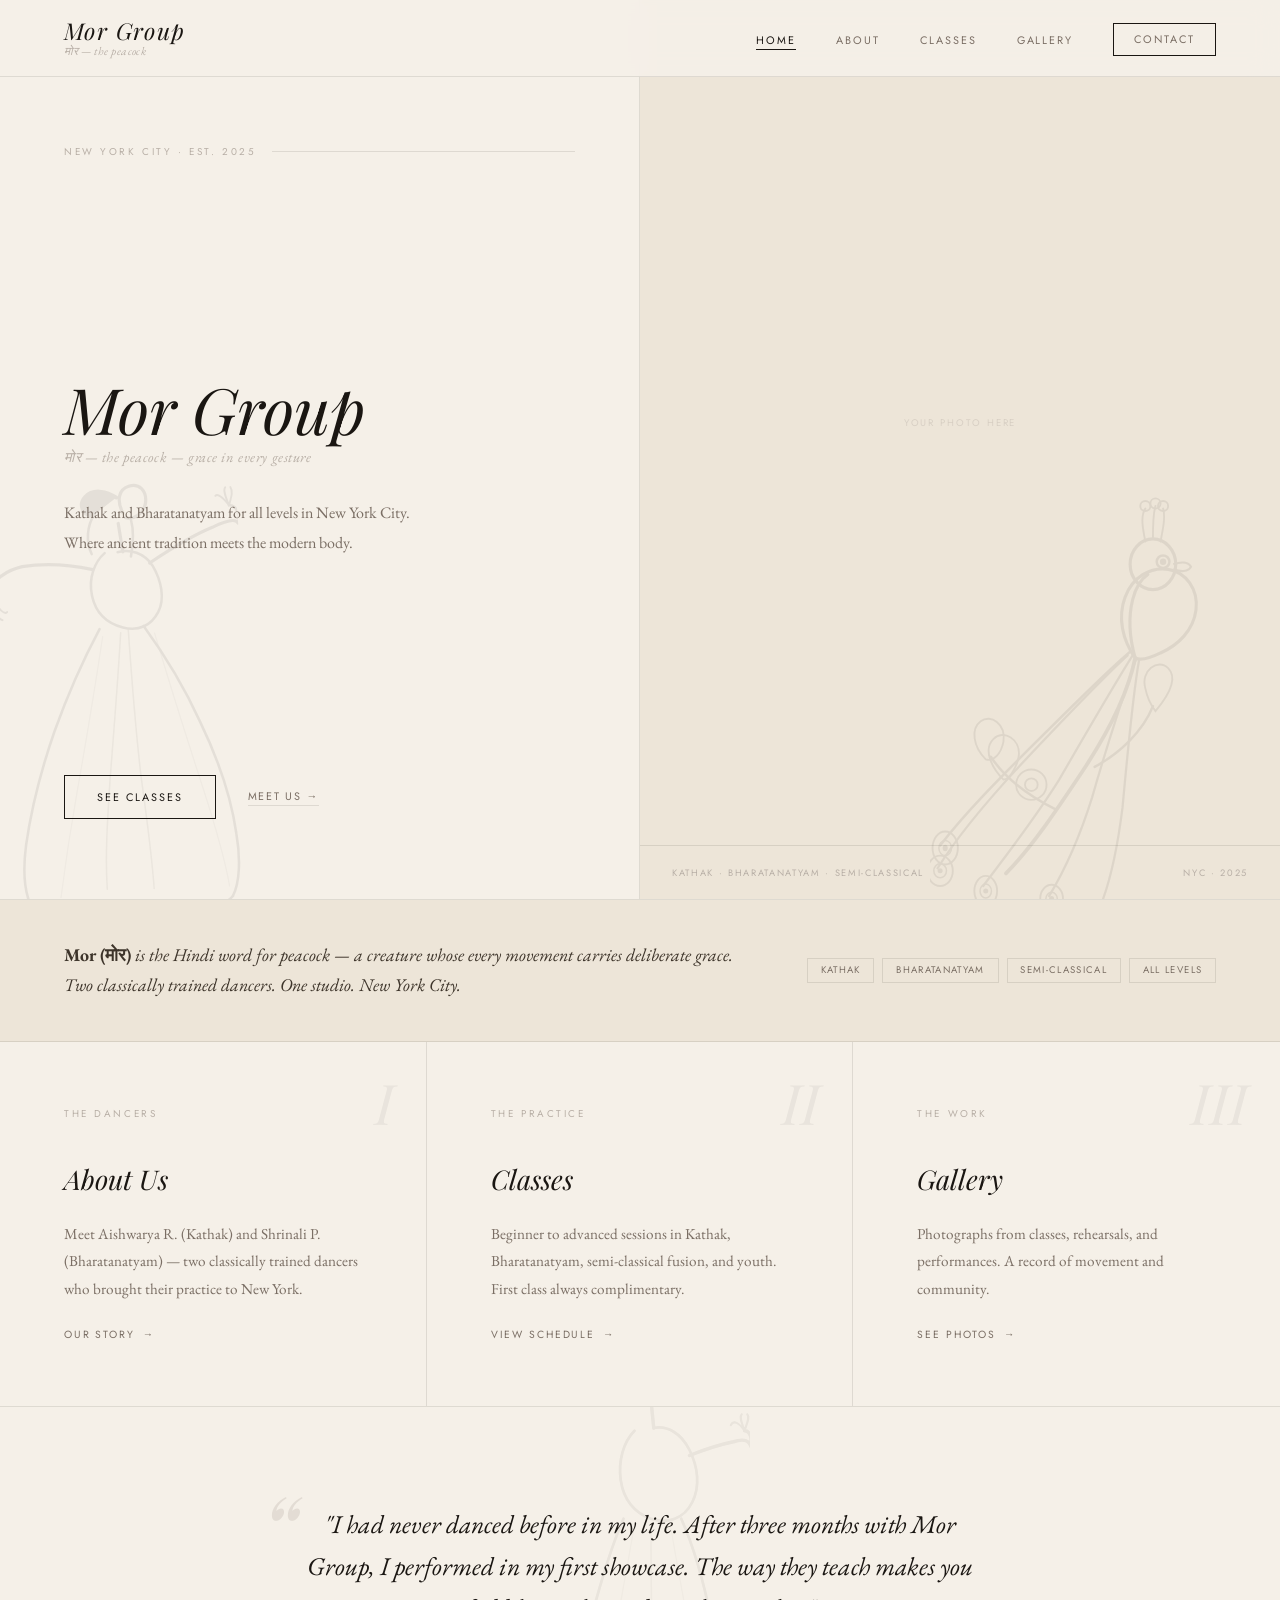
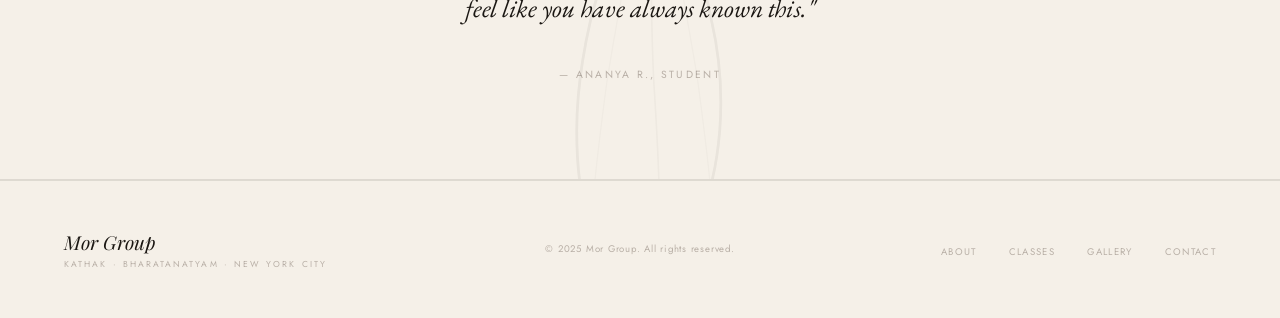
==== commit 185ca3e3: "Final design — ink motifs" ====
--- a/index.html
+++ b/index.html
@@ -1,120 +1,100 @@
 <!DOCTYPE html>
 <html lang="en">
 <head>
-<meta charset="UTF-8" />
-<meta name="viewport" content="width=device-width, initial-scale=1.0" />
+<meta charset="UTF-8"/>
+<meta name="viewport" content="width=device-width, initial-scale=1.0"/>
 <title>Mor Group · Kathak & Bharatanatyam · NYC</title>
-<meta name="description" content="Mor Group brings Kathak and Bharatanatyam to New York City. Classical Indian dance for all levels." />
-<link rel="preconnect" href="https://fonts.googleapis.com" />
-<link rel="preconnect" href="https://fonts.gstatic.com" crossorigin />
-<link href="https://fonts.googleapis.com/css2?family=EB+Garamond:ital,wght@0,400;0,500;1,400;1,500&family=Playfair+Display:ital,wght@0,400;0,500;1,400;1,500&family=Jost:wght@300;400;500&display=swap" rel="stylesheet" />
-<link rel="stylesheet" href="css/style.css" />
+<meta name="description" content="Mor Group brings Kathak and Bharatanatyam to New York City. Classical Indian dance for all levels."/>
+<link rel="preconnect" href="https://fonts.googleapis.com"/>
+<link rel="preconnect" href="https://fonts.gstatic.com" crossorigin/>
+<link href="https://fonts.googleapis.com/css2?family=EB+Garamond:ital,wght@0,400;0,500;1,400;1,500&family=Playfair+Display:ital,wght@0,400;0,500;1,400;1,500&family=Jost:wght@300;400;500&display=swap" rel="stylesheet"/>
+<link rel="stylesheet" href="css/style.css"/>
 <style>
-
-/* ── HERO ── */
 .hero {
   min-height: 100vh;
   display: grid; grid-template-columns: 1fr 1fr;
   border-bottom: 1px solid var(--rule);
 }
-
 .hero-left {
   padding: 9rem 4rem 5rem;
   display: flex; flex-direction: column; justify-content: space-between;
   border-right: 1px solid var(--rule);
   position: relative; overflow: hidden;
 }
-
-/* Ink dancer SVG positioned in corner */
-.hero-dancer-bg {
-  position: absolute; bottom: -2rem; left: -1rem;
-  width: 280px; opacity: 0.04; pointer-events: none;
-  transform: rotate(-5deg);
-}
-
+/* Dancer A motif — bottom left corner, very faint */
+.hero-left-motif {
+  position: absolute; bottom: -20px; left: -10px;
+  width: 260px; opacity: 0.07; pointer-events: none; user-select: none;
+  transform: rotate(-4deg);
+}
 .hero-overline {
   display: flex; align-items: center; gap: 1rem;
   font-family: 'Jost', sans-serif;
-  font-size: 0.62rem; letter-spacing: 0.28em; text-transform: uppercase;
-  color: var(--ink-faint);
+  font-size: 0.62rem; letter-spacing: 0.26em; text-transform: uppercase; color: var(--ink-faint);
 }
 .hero-overline::after { content: ''; flex: 1; height: 1px; background: var(--rule); }
-
 .hero-title-block { flex: 1; display: flex; flex-direction: column; justify-content: center; padding: 3rem 0; }
-
 .hero-title {
-  font-family: 'Playfair Display', serif;
-  font-size: clamp(3rem, 5vw, 5.5rem);
-  font-weight: 400; line-height: 1.0; color: var(--ink);
-  font-style: italic; margin-bottom: 0.5rem;
-}
-.hero-title-roman {
-  font-family: 'Playfair Display', serif;
-  font-size: clamp(3rem, 5vw, 5.5rem);
-  font-weight: 400; line-height: 1.0; color: var(--ink);
-  font-style: normal; margin-bottom: 2rem;
-}
-.hero-hindi-line {
-  font-family: 'EB Garamond', serif;
-  font-size: 0.85rem; font-style: italic; color: var(--ink-faint);
-  letter-spacing: 0.04em; margin-bottom: 2rem;
+  font-family: 'Playfair Display', serif; font-style: italic;
+  font-size: clamp(3rem, 5vw, 5.5rem); font-weight: 400; line-height: 1.0;
+  color: var(--ink); margin-bottom: 0.4rem;
+}
+.hero-hindi {
+  font-family: 'EB Garamond', serif; font-style: italic;
+  font-size: 0.9rem; color: var(--ink-faint); letter-spacing: 0.04em; margin-bottom: 2rem;
 }
 .hero-sub {
   font-size: 1rem; color: var(--ink-muted); line-height: 1.85; max-width: 360px;
 }
-
-.hero-bottom {
-  display: flex; align-items: center; gap: 2rem; flex-wrap: wrap;
-}
-
-/* Hero right — image + decorative */
+.hero-bottom { display: flex; align-items: center; gap: 2rem; flex-wrap: wrap; }
+
+/* Right panel — image area with peacock motif background */
 .hero-right {
-  display: flex; flex-direction: column;
-  background: var(--cream-warm);
+  background: var(--cream-warm); display: flex; flex-direction: column;
   position: relative; overflow: hidden;
+}
+/* Peacock motif — background of right panel */
+.hero-right-motif {
+  position: absolute; bottom: 0; right: -30px;
+  width: 380px; opacity: 0.07; pointer-events: none; user-select: none;
 }
 .hero-img-area {
   flex: 1; position: relative; overflow: hidden;
-  display: flex; align-items: center; justify-content: center;
-  min-height: 60vh;
+  display: flex; align-items: center; justify-content: center; min-height: 60vh;
 }
 .hero-img-area img { position: absolute; inset: 0; }
-
-/* Large ink dancer SVG as placeholder */
-.hero-svg-dancer {
-  width: 70%; max-width: 340px; opacity: 0.18;
-}
-
+.hero-img-area-hint {
+  font-family: 'Jost', sans-serif; font-style: normal;
+  font-size: 0.6rem; letter-spacing: 0.2em; text-transform: uppercase;
+  color: var(--ink-faint); opacity: 0.4; position: relative; z-index: 1;
+}
 .hero-img-caption {
-  padding: 1.5rem 2rem; border-top: 1px solid var(--rule);
+  padding: 1.25rem 2rem; border-top: 1px solid var(--rule);
   display: flex; justify-content: space-between; align-items: center;
 }
-.hero-img-caption-text {
+.hero-img-caption span {
   font-family: 'Jost', sans-serif;
-  font-size: 0.6rem; letter-spacing: 0.2em; text-transform: uppercase; color: var(--ink-faint);
-}
-
-/* ── INTRO RULE ── */
-.intro-rule {
-  padding: 2.5rem 4rem;
-  display: flex; align-items: center; gap: 3rem;
-  border-bottom: 1px solid var(--rule);
-}
-.intro-rule-text {
-  font-family: 'EB Garamond', serif; font-style: italic;
+  font-size: 0.58rem; letter-spacing: 0.18em; text-transform: uppercase; color: var(--ink-faint);
+}
+
+/* Intro strip */
+.intro-strip {
+  padding: 2.5rem 4rem; display: flex; align-items: center; gap: 4rem;
+  border-bottom: 1px solid var(--rule); background: var(--cream-warm);
+}
+.intro-text {
+  flex: 1; font-family: 'EB Garamond', serif; font-style: italic;
   font-size: clamp(1rem, 1.4vw, 1.2rem); color: var(--ink-mid); line-height: 1.7;
-  flex: 1;
-}
-.intro-rule-text strong { font-style: normal; }
+}
+.intro-text strong { font-style: normal; }
 .intro-pills { display: flex; gap: 0.5rem; flex-wrap: wrap; flex-shrink: 0; }
 .pill {
-  padding: 0.3rem 0.8rem;
-  font-family: 'Jost', sans-serif;
+  padding: 0.3rem 0.8rem; font-family: 'Jost', sans-serif;
   font-size: 0.6rem; letter-spacing: 0.14em; text-transform: uppercase;
   border: 1px solid var(--rule); color: var(--ink-muted); white-space: nowrap;
 }
 
-/* ── THREE COLUMNS ── */
+/* Three columns */
 .three-col {
   display: grid; grid-template-columns: repeat(3,1fr);
   border-bottom: 1px solid var(--rule);
@@ -122,55 +102,47 @@
 .col-card {
   padding: 4rem; border-right: 1px solid var(--rule);
   display: flex; flex-direction: column; gap: 1.5rem;
-  transition: background 0.3s; cursor: pointer;
-  position: relative; overflow: hidden;
+  cursor: pointer; transition: background 0.3s; position: relative; overflow: hidden;
 }
 .col-card:last-child { border-right: none; }
 .col-card:hover { background: var(--cream-warm); }
 .col-card-num {
   font-family: 'Playfair Display', serif; font-style: italic;
-  font-size: 3.5rem; color: rgba(26,22,18,0.06); line-height: 1;
+  font-size: 3.5rem; color: rgba(26,22,18,0.05); line-height: 1;
   position: absolute; top: 2rem; right: 2rem;
 }
 .col-card-title {
   font-family: 'Playfair Display', serif; font-style: italic;
-  font-size: 1.7rem; font-weight: 400; color: var(--ink);
-  margin-top: 1rem;
-}
-.col-card-body {
-  font-size: 0.92rem; color: var(--ink-muted); line-height: 1.8;
-  flex: 1;
-}
+  font-size: 1.7rem; color: var(--ink); margin-top: 1rem;
+}
+.col-card-body { font-size: 0.95rem; color: var(--ink-muted); line-height: 1.8; flex: 1; }
 .col-card-link {
   font-family: 'Jost', sans-serif;
   font-size: 0.65rem; letter-spacing: 0.18em; text-transform: uppercase;
-  color: var(--ink-muted); display: flex; align-items: center; gap: 0.5rem;
-  transition: gap 0.2s, color 0.2s;
+  color: var(--ink-muted); display: flex; align-items: center; gap: 0.5rem; transition: gap 0.2s, color 0.2s;
 }
 .col-card:hover .col-card-link { gap: 0.9rem; color: var(--ink); }
 
-/* ── QUOTE ── */
+/* Quote */
 .quote-section {
-  padding: 6rem 4rem; text-align: center;
-  border-bottom: 1px solid var(--rule);
-  position: relative;
-}
-/* peacock feather SVG watermark */
-.quote-watermark {
-  position: absolute; left: 50%; top: 50%; transform: translate(-50%,-50%);
-  width: 300px; opacity: 0.03; pointer-events: none;
+  padding: 6rem 4rem; text-align: center; border-bottom: 1px solid var(--rule);
+  position: relative; overflow: hidden;
+}
+/* Dancer B motif centered behind quote */
+.quote-motif {
+  position: absolute; left: 50%; top: 50%; transform: translate(-50%, -50%);
+  width: 220px; opacity: 0.05; pointer-events: none; user-select: none;
 }
 .quote-section blockquote {
   font-family: 'EB Garamond', serif; font-style: italic;
   font-size: clamp(1.3rem, 2vw, 2rem); color: var(--ink);
-  line-height: 1.6; max-width: 680px; margin: 0 auto 2rem;
-  position: relative;
+  line-height: 1.65; max-width: 680px; margin: 0 auto 2rem; position: relative;
 }
 .quote-section blockquote::before {
   content: '\201C';
   font-family: 'Playfair Display', serif;
-  font-size: 5rem; color: var(--ink-faint); opacity: 0.4;
-  position: absolute; top: -1rem; left: -2rem; line-height: 1;
+  font-size: 6rem; color: var(--ink-faint); opacity: 0.3;
+  position: absolute; top: -1.5rem; left: -2.5rem; line-height: 1;
 }
 .quote-section cite {
   font-family: 'Jost', sans-serif;
@@ -182,7 +154,7 @@
   .hero { grid-template-columns: 1fr; }
   .hero-left { border-right: none; border-bottom: 1px solid var(--rule); padding: 7rem 1.5rem 3.5rem; min-height: auto; }
   .hero-right { min-height: 55vw; }
-  .intro-rule { flex-direction: column; gap: 1.5rem; padding: 2rem 1.5rem; }
+  .intro-strip { flex-direction: column; gap: 1.5rem; padding: 2rem 1.5rem; }
   .intro-pills { max-width: 100%; }
   .three-col { grid-template-columns: 1fr; }
   .col-card { border-right: none; border-bottom: 1px solid var(--rule); padding: 3rem 1.5rem; }
@@ -205,128 +177,108 @@
     <li><a href="gallery.html">Gallery</a></li>
     <li><a href="contact.html" class="nav-cta">Contact</a></li>
   </ul>
-  <button class="hamburger" aria-label="Open menu" onclick="openMenu()">
-    <span></span><span></span><span></span>
-  </button>
+  <button class="hamburger" aria-label="Open menu" onclick="openMenu()"><span></span><span></span><span></span></button>
 </nav>
-
 <div class="mobile-menu" id="mobileMenu">
   <button class="mobile-close" onclick="closeMenu()">✕</button>
-  <a href="about.html"   onclick="closeMenu()">About</a>
+  <a href="about.html" onclick="closeMenu()">About</a>
   <a href="classes.html" onclick="closeMenu()">Classes</a>
   <a href="gallery.html" onclick="closeMenu()">Gallery</a>
   <a href="contact.html" onclick="closeMenu()">Contact</a>
 </div>
 
-<!-- HERO -->
 <section class="hero">
   <div class="hero-left">
-
-    <!-- Ink dancer watermark -->
-    <svg class="hero-dancer-bg" viewBox="0 0 200 320" fill="none" xmlns="http://www.w3.org/2000/svg" aria-hidden="true">
-      <path d="M100 40 C100 40 95 30 100 20 C105 10 110 15 108 25 C106 35 100 40 100 40Z" stroke="#1A1612" stroke-width="1.5" fill="none"/>
-      <path d="M100 40 L100 120" stroke="#1A1612" stroke-width="1.5" fill="none"/>
-      <path d="M100 60 C100 60 70 50 55 60 C40 70 45 85 55 80 C65 75 80 65 100 60Z" stroke="#1A1612" stroke-width="1.2" fill="none"/>
-      <path d="M100 60 C100 60 130 45 148 58 C166 71 158 88 148 82 C138 76 120 65 100 60Z" stroke="#1A1612" stroke-width="1.2" fill="none"/>
-      <path d="M55 60 C45 55 30 62 25 72 C20 82 28 88 38 82" stroke="#1A1612" stroke-width="1" fill="none"/>
-      <path d="M148 58 C158 52 172 60 176 70 C180 80 172 88 162 82" stroke="#1A1612" stroke-width="1" fill="none"/>
-      <path d="M100 120 C100 120 85 135 80 155 C75 175 82 190 80 210" stroke="#1A1612" stroke-width="1.5" fill="none"/>
-      <path d="M100 120 C100 120 115 138 120 158 C125 178 118 192 120 212" stroke="#1A1612" stroke-width="1.5" fill="none"/>
-      <path d="M80 210 C75 225 70 240 65 260 C62 270 58 278 55 290" stroke="#1A1612" stroke-width="1.2" fill="none"/>
-      <path d="M120 212 C125 228 130 245 135 265 C138 275 142 282 145 295" stroke="#1A1612" stroke-width="1.2" fill="none"/>
-      <path d="M80 155 C70 148 55 152 48 162 C42 172 48 180 58 175" stroke="#1A1612" stroke-width="1" fill="none"/>
-      <path d="M120 158 C130 150 145 155 152 165 C158 175 152 183 142 178" stroke="#1A1612" stroke-width="1" fill="none"/>
+    <!-- Dancer A — arms wide, gestural, corner watermark -->
+    <svg class="hero-left-motif" viewBox="0 0 200 340" fill="none" xmlns="http://www.w3.org/2000/svg" aria-hidden="true">
+      <path d="M112 28 C108 18 110 10 118 8 C126 6 132 12 130 22 C128 30 120 34 114 32" stroke="#1A1612" stroke-width="2.5" fill="none" stroke-linecap="round"/>
+      <path d="M108 16 C100 10 90 8 84 14 C78 20 82 30 90 28" stroke="#1A1612" stroke-width="3" fill="#1A1612" stroke-linecap="round"/>
+      <path d="M90 28 C84 36 82 48 86 58" stroke="#1A1612" stroke-width="2" fill="none" stroke-linecap="round"/>
+      <path d="M118 34 C120 44 118 54 116 62" stroke="#1A1612" stroke-width="2" fill="none" stroke-linecap="round"/>
+      <path d="M108 36 L110 58" stroke="#1A1612" stroke-width="2.5" fill="none" stroke-linecap="round"/>
+      <path d="M96 58 C88 64 82 76 84 90 C86 104 94 112 106 116 C118 120 128 116 134 106 C140 96 138 82 132 70 C126 60 116 56 106 58" stroke="#1A1612" stroke-width="2" fill="none" stroke-linecap="round"/>
+      <path d="M86 70 C72 66 52 62 32 64 C20 66 10 72 6 80" stroke="#1A1612" stroke-width="2.5" fill="none" stroke-linecap="round"/>
+      <path d="M6 80 C2 86 4 92 10 90" stroke="#1A1612" stroke-width="2" fill="none" stroke-linecap="round"/>
+      <path d="M10 90 C6 94 4 100 8 104 M10 90 C8 96 10 102 14 104 M10 90 C12 96 16 100 18 98" stroke="#1A1612" stroke-width="1.5" fill="none" stroke-linecap="round"/>
+      <path d="M130 68 C144 60 162 50 180 44 C190 40 198 38 200 42" stroke="#1A1612" stroke-width="2.5" fill="none" stroke-linecap="round"/>
+      <path d="M200 42 C202 36 200 28 194 28" stroke="#1A1612" stroke-width="2" fill="none" stroke-linecap="round"/>
+      <path d="M194 28 C190 22 186 18 184 20 M194 28 C192 22 190 16 192 14 M194 28 C196 22 198 18 196 14" stroke="#1A1612" stroke-width="1.5" fill="none" stroke-linecap="round"/>
+      <path d="M88 116 C78 132 62 160 48 192 C36 220 26 250 20 278 C16 298 16 316 22 328" stroke="#1A1612" stroke-width="2" fill="none" stroke-linecap="round"/>
+      <path d="M122 116 C132 132 148 160 160 192 C172 222 180 252 182 280 C184 300 182 318 176 328" stroke="#1A1612" stroke-width="2" fill="none" stroke-linecap="round"/>
+      <path d="M22 328 C60 340 100 344 140 340 C158 338 170 334 176 328" stroke="#1A1612" stroke-width="2" fill="none" stroke-linecap="round"/>
+      <path d="M104 120 C100 152 94 192 88 232 C84 262 80 290 80 316" stroke="#1A1612" stroke-width="1.2" fill="none" stroke-linecap="round" opacity="0.6"/>
+      <path d="M110 118 C110 152 110 192 112 232 C114 262 116 290 116 318" stroke="#1A1612" stroke-width="1.2" fill="none" stroke-linecap="round" opacity="0.6"/>
+      <path d="M90 122 C82 158 72 200 62 240 C54 272 48 300 44 320" stroke="#1A1612" stroke-width="1" fill="none" stroke-linecap="round" opacity="0.35"/>
+      <path d="M130 122 C138 158 148 200 158 240 C166 272 172 300 174 320" stroke="#1A1612" stroke-width="1" fill="none" stroke-linecap="round" opacity="0.35"/>
     </svg>
 
     <div class="hero-overline anim d1">New York City · Est. 2025</div>
-
     <div class="hero-title-block">
-      <div class="hero-title anim d2">Mor Group</div>
-      <div class="hero-hindi-line anim d2">मोर — the peacock — grace in every gesture</div>
-      <p class="hero-sub anim d3">
-        Kathak and Bharatanatyam for all levels in New York City.
-        Where ancient tradition meets the modern body.
-      </p>
+      <h1 class="hero-title anim d2">Mor Group</h1>
+      <p class="hero-hindi anim d2">मोर — the peacock — grace in every gesture</p>
+      <p class="hero-sub anim d3">Kathak and Bharatanatyam for all levels in New York City. Where ancient tradition meets the modern body.</p>
     </div>
-
     <div class="hero-bottom anim d4">
       <a href="classes.html" class="btn-ink">See Classes</a>
-      <a href="about.html" style="font-family:'Jost',sans-serif; font-size:0.68rem; letter-spacing:0.16em; text-transform:uppercase; color:var(--ink-muted); border-bottom: 1px solid var(--rule); padding-bottom:1px;">Meet us →</a>
+      <a href="about.html" style="font-family:'Jost',sans-serif;font-size:0.68rem;letter-spacing:0.16em;text-transform:uppercase;color:var(--ink-muted);border-bottom:1px solid var(--rule);padding-bottom:1px;">Meet us →</a>
     </div>
   </div>
 
   <div class="hero-right">
+    <!-- Peacock motif in right panel background -->
+    <svg class="hero-right-motif" viewBox="0 0 300 400" fill="none" xmlns="http://www.w3.org/2000/svg" aria-hidden="true">
+      <path d="M60 380 C80 360 100 330 120 300 C140 270 156 240 162 210" stroke="#1A1612" stroke-width="3" fill="none" stroke-linecap="round"/>
+      <path d="M100 330 C80 320 60 306 48 288" stroke="#1A1612" stroke-width="2" fill="none" stroke-linecap="round"/>
+      <path d="M130 296 C150 285 168 268 176 248" stroke="#1A1612" stroke-width="2" fill="none" stroke-linecap="round"/>
+      <path d="M58 306 C48 296 42 282 50 274 C58 266 72 274 70 288 C68 298 62 306 58 306Z" stroke="#1A1612" stroke-width="1.5" fill="none"/>
+      <path d="M44 290 C34 280 32 266 40 260 C48 254 60 262 58 276 C56 286 50 292 44 290Z" stroke="#1A1612" stroke-width="1.5" fill="none"/>
+      <path d="M178 252 C188 240 196 226 188 218 C180 210 166 220 170 234 C172 244 178 252 178 252Z" stroke="#1A1612" stroke-width="1.5" fill="none"/>
+      <circle cx="80" cy="310" r="12" stroke="#1A1612" stroke-width="1.5" fill="none"/>
+      <circle cx="80" cy="310" r="5" stroke="#1A1612" stroke-width="1.5" fill="none"/>
+      <path d="M162 210 C152 196 148 178 154 162 C160 146 174 138 188 140 C202 142 212 156 210 172 C208 188 196 200 182 206 C174 210 166 212 162 210Z" stroke="#1A1612" stroke-width="2.5" fill="none"/>
+      <path d="M162 210 C158 196 156 180 160 164 C162 156 166 148 172 144" stroke="#1A1612" stroke-width="2.5" fill="none" stroke-linecap="round"/>
+      <ellipse cx="176" cy="136" rx="18" ry="20" stroke="#1A1612" stroke-width="2.5" fill="none"/>
+      <path d="M170 118 C168 108 166 98 170 92" stroke="#1A1612" stroke-width="1.5" fill="none" stroke-linecap="round"/>
+      <circle cx="170" cy="90" r="4" stroke="#1A1612" stroke-width="1.5" fill="none"/>
+      <path d="M176 116 C176 106 176 96 178 90" stroke="#1A1612" stroke-width="1.5" fill="none" stroke-linecap="round"/>
+      <circle cx="178" cy="88" r="4" stroke="#1A1612" stroke-width="1.5" fill="none"/>
+      <path d="M182 118 C184 108 186 98 184 92" stroke="#1A1612" stroke-width="1.5" fill="none" stroke-linecap="round"/>
+      <circle cx="184" cy="90" r="4" stroke="#1A1612" stroke-width="1.5" fill="none"/>
+      <ellipse cx="184" cy="134" rx="5" ry="5" stroke="#1A1612" stroke-width="2" fill="none"/>
+      <circle cx="184" cy="134" r="2.5" fill="#1A1612"/>
+      <path d="M192 136 C198 134 204 134 206 138 C204 142 198 142 192 140" stroke="#1A1612" stroke-width="1.8" fill="none"/>
+      <path d="M158 205 C140 220 110 250 78 282 C54 306 28 332 8 358" stroke="#1A1612" stroke-width="2" fill="none" stroke-linecap="round"/>
+      <path d="M156 208 C134 228 102 262 70 296 C46 322 22 350 6 376" stroke="#1A1612" stroke-width="1.8" fill="none" stroke-linecap="round"/>
+      <path d="M160 208 C146 230 124 268 102 306 C82 338 60 366 42 390" stroke="#1A1612" stroke-width="1.8" fill="none" stroke-linecap="round"/>
+      <path d="M163 210 C154 236 140 278 128 320 C118 352 106 378 94 398" stroke="#1A1612" stroke-width="1.8" fill="none" stroke-linecap="round"/>
+      <path d="M165 212 C160 240 156 284 152 328 C148 360 142 386 136 402" stroke="#1A1612" stroke-width="1.8" fill="none" stroke-linecap="round"/>
+      <ellipse cx="12" cy="360" rx="10" ry="13" stroke="#1A1612" stroke-width="1.5" fill="none"/>
+      <ellipse cx="12" cy="360" rx="5" ry="6" stroke="#1A1612" stroke-width="1.2" fill="none"/>
+      <ellipse cx="12" cy="360" rx="2" ry="2.5" fill="#1A1612"/>
+      <ellipse cx="8" cy="378" rx="10" ry="12" stroke="#1A1612" stroke-width="1.5" fill="none"/>
+      <ellipse cx="8" cy="378" rx="5" ry="5.5" stroke="#1A1612" stroke-width="1.2" fill="none"/>
+      <ellipse cx="8" cy="378" rx="2" ry="2" fill="#1A1612"/>
+      <ellipse cx="44" cy="394" rx="9" ry="12" stroke="#1A1612" stroke-width="1.5" fill="none"/>
+      <ellipse cx="44" cy="394" rx="4.5" ry="5.5" stroke="#1A1612" stroke-width="1.2" fill="none"/>
+      <circle cx="44" cy="394" r="2" fill="#1A1612"/>
+      <ellipse cx="96" cy="400" rx="9" ry="11" stroke="#1A1612" stroke-width="1.5" fill="none"/>
+      <ellipse cx="96" cy="400" rx="4.5" ry="5" stroke="#1A1612" stroke-width="1.2" fill="none"/>
+      <circle cx="96" cy="400" r="2" fill="#1A1612"/>
+    </svg>
+
     <div class="hero-img-area">
       <!-- ADD PHOTO: <img src="images/hero.jpg" alt="Kathak dancer" /> -->
-      <!-- Ink dancer SVG placeholder -->
-      <svg class="hero-svg-dancer" viewBox="0 0 300 460" fill="none" xmlns="http://www.w3.org/2000/svg" aria-hidden="true">
-        <!-- Head -->
-        <ellipse cx="150" cy="45" rx="18" ry="20" stroke="#1A1612" stroke-width="1.8" fill="none"/>
-        <!-- Hair -->
-        <path d="M132 38 C128 28 130 18 140 14 C150 10 160 14 162 24" stroke="#1A1612" stroke-width="1.5" fill="none"/>
-        <path d="M162 24 C166 30 164 40 162 44" stroke="#1A1612" stroke-width="1.2" fill="none"/>
-        <!-- Bindi -->
-        <circle cx="150" cy="38" r="2" fill="#1A1612"/>
-        <!-- Neck -->
-        <path d="M142 65 L142 80 M158 65 L158 80" stroke="#1A1612" stroke-width="1.5" fill="none"/>
-        <!-- Necklace hint -->
-        <path d="M138 80 C144 88 156 88 162 80" stroke="#1A1612" stroke-width="1" fill="none"/>
-        <!-- Torso -->
-        <path d="M142 80 C138 95 136 115 138 135 C140 155 145 165 150 168 C155 165 160 155 162 135 C164 115 162 95 158 80" stroke="#1A1612" stroke-width="1.8" fill="none"/>
-        <!-- Right arm extended - classical mudra pose -->
-        <path d="M158 90 C168 85 185 78 205 68 C218 62 230 58 240 55" stroke="#1A1612" stroke-width="1.5" fill="none"/>
-        <!-- Right hand fingers fanned -->
-        <path d="M240 55 C244 50 246 46 244 42" stroke="#1A1612" stroke-width="1" fill="none"/>
-        <path d="M240 55 C245 52 248 50 248 46" stroke="#1A1612" stroke-width="1" fill="none"/>
-        <path d="M240 55 C246 55 250 54 252 51" stroke="#1A1612" stroke-width="1" fill="none"/>
-        <path d="M240 55 C246 58 250 59 252 57" stroke="#1A1612" stroke-width="1" fill="none"/>
-        <!-- Left arm bent - katakamukha -->
-        <path d="M142 90 C132 88 118 88 105 92 C96 95 90 100 88 106" stroke="#1A1612" stroke-width="1.5" fill="none"/>
-        <path d="M88 106 C86 112 90 116 96 114 C100 112 102 108 100 104" stroke="#1A1612" stroke-width="1.2" fill="none"/>
-        <!-- Bangles hint -->
-        <path d="M108 92 C110 89 114 89 116 92" stroke="#1A1612" stroke-width="1" fill="none"/>
-        <!-- Skirt / ghagra flowing -->
-        <path d="M138 135 C130 145 118 165 105 195 C92 225 82 258 78 290 C76 305 76 318 78 328" stroke="#1A1612" stroke-width="1.5" fill="none"/>
-        <path d="M162 135 C170 145 182 165 195 195 C208 225 218 258 222 290 C224 305 224 318 222 328" stroke="#1A1612" stroke-width="1.5" fill="none"/>
-        <!-- Skirt hem detail -->
-        <path d="M78 328 C90 338 108 342 130 340 C150 338 170 338 190 340 C210 342 220 336 222 328" stroke="#1A1612" stroke-width="1.3" fill="none"/>
-        <!-- Skirt folds -->
-        <path d="M140 160 C135 180 128 210 120 240 C114 262 108 284 105 305" stroke="#1A1612" stroke-width="0.8" fill="none" opacity="0.5"/>
-        <path d="M150 165 L150 310" stroke="#1A1612" stroke-width="0.8" fill="none" opacity="0.5"/>
-        <path d="M160 160 C165 180 172 210 180 240 C186 262 192 284 195 305" stroke="#1A1612" stroke-width="0.8" fill="none" opacity="0.5"/>
-        <!-- Legs in chatura stance -->
-        <path d="M130 335 C128 350 122 368 118 385 C115 398 115 410 118 420" stroke="#1A1612" stroke-width="1.5" fill="none"/>
-        <path d="M170 335 C172 350 178 368 182 385 C185 398 185 410 182 420" stroke="#1A1612" stroke-width="1.5" fill="none"/>
-        <!-- Feet with ghungroo hint -->
-        <path d="M118 420 C112 425 108 428 106 432 C108 436 116 436 124 432 C128 430 130 426 128 422" stroke="#1A1612" stroke-width="1.2" fill="none"/>
-        <path d="M182 420 C188 425 192 428 194 432 C192 436 184 436 176 432 C172 430 170 426 172 422" stroke="#1A1612" stroke-width="1.2" fill="none"/>
-        <!-- Ghungroo dots -->
-        <circle cx="110" cy="434" r="1.5" fill="#1A1612"/>
-        <circle cx="114" cy="436" r="1.5" fill="#1A1612"/>
-        <circle cx="118" cy="436" r="1.5" fill="#1A1612"/>
-        <circle cx="182" cy="434" r="1.5" fill="#1A1612"/>
-        <circle cx="186" cy="436" r="1.5" fill="#1A1612"/>
-        <circle cx="190" cy="436" r="1.5" fill="#1A1612"/>
-        <!-- Earrings -->
-        <path d="M132 56 C130 62 130 68 132 72" stroke="#1A1612" stroke-width="1" fill="none"/>
-        <circle cx="132" cy="74" r="3" stroke="#1A1612" stroke-width="1" fill="none"/>
-        <path d="M168 56 C170 62 170 68 168 72" stroke="#1A1612" stroke-width="1" fill="none"/>
-        <circle cx="168" cy="74" r="3" stroke="#1A1612" stroke-width="1" fill="none"/>
-      </svg>
+      <span class="hero-img-area-hint">Your photo here</span>
     </div>
     <div class="hero-img-caption">
-      <span class="hero-img-caption-text">Kathak · Bharatanatyam · Semi-Classical</span>
-      <span class="hero-img-caption-text">NYC · 2025</span>
+      <span>Kathak · Bharatanatyam · Semi-Classical</span>
+      <span>NYC · 2025</span>
     </div>
   </div>
 </section>
 
-<!-- INTRO -->
-<div class="intro-rule anim">
-  <p class="intro-rule-text">
-    <strong>Mor (मोर)</strong> is the Hindi word for peacock — a creature whose every movement
-    carries deliberate grace. Two classically trained dancers. One studio. New York City.
-  </p>
+<div class="intro-strip anim">
+  <p class="intro-text"><strong>Mor (मोर)</strong> is the Hindi word for peacock — a creature whose every movement carries deliberate grace. Two classically trained dancers. One studio. New York City.</p>
   <div class="intro-pills">
     <span class="pill">Kathak</span>
     <span class="pill">Bharatanatyam</span>
@@ -335,7 +287,6 @@
   </div>
 </div>
 
-<!-- THREE COLS -->
 <div class="three-col">
   <a href="about.html" class="col-card anim d1">
     <div class="col-card-num">I</div>
@@ -348,44 +299,44 @@
     <div class="col-card-num">II</div>
     <div class="label">The Practice</div>
     <div class="col-card-title">Classes</div>
-    <p class="col-card-body">Beginner to advanced sessions in Kathak, Bharatanatyam, semi-classical fusion, and youth classes. First class always complimentary.</p>
+    <p class="col-card-body">Beginner to advanced sessions in Kathak, Bharatanatyam, semi-classical fusion, and youth. First class always complimentary.</p>
     <div class="col-card-link">View schedule <span>→</span></div>
   </a>
   <a href="gallery.html" class="col-card anim d3">
     <div class="col-card-num">III</div>
     <div class="label">The Work</div>
     <div class="col-card-title">Gallery</div>
-    <p class="col-card-body">Photographs from our classes, rehearsals, and performances. A record of movement, community, and the ongoing practice.</p>
+    <p class="col-card-body">Photographs from classes, rehearsals, and performances. A record of movement and community.</p>
     <div class="col-card-link">See photos <span>→</span></div>
   </a>
 </div>
 
-<!-- QUOTE -->
 <div class="quote-section anim">
-  <!-- Peacock feather watermark -->
-  <svg class="quote-watermark" viewBox="0 0 200 400" fill="none" xmlns="http://www.w3.org/2000/svg" aria-hidden="true">
-    <path d="M100 380 C100 380 100 200 100 20" stroke="#1A1612" stroke-width="2"/>
-    <path d="M100 80 C80 60 40 50 20 70 C0 90 20 130 60 120 C80 115 95 100 100 80Z" stroke="#1A1612" stroke-width="1.5" fill="none"/>
-    <path d="M100 80 C120 55 160 45 180 68 C200 91 178 130 140 120 C120 114 105 99 100 80Z" stroke="#1A1612" stroke-width="1.5" fill="none"/>
-    <path d="M100 80 C100 80 70 50 65 20 C62 5 75 0 85 10 C95 20 100 80 100 80Z" stroke="#1A1612" stroke-width="1.2" fill="none"/>
-    <path d="M100 80 C100 80 130 50 135 20 C138 5 125 0 115 10 C105 20 100 80 100 80Z" stroke="#1A1612" stroke-width="1.2" fill="none"/>
-    <ellipse cx="100" cy="82" rx="12" ry="14" stroke="#1A1612" stroke-width="1.5" fill="none"/>
-    <ellipse cx="100" cy="82" rx="5" ry="6" fill="#1A1612" opacity="0.3"/>
+  <!-- Dancer B motif centered -->
+  <svg class="quote-motif" viewBox="0 0 160 360" fill="none" xmlns="http://www.w3.org/2000/svg" aria-hidden="true">
+    <path d="M86 32 C82 20 84 10 90 6 C96 2 104 6 106 16 C108 26 104 36 96 38 C90 40 84 38 82 34" stroke="#1A1612" stroke-width="2.5" fill="none" stroke-linecap="round"/>
+    <path d="M80 20 C72 14 68 6 72 0" stroke="#1A1612" stroke-width="4" fill="none" stroke-linecap="round"/>
+    <path d="M72 0 C76 -4 82 -2 84 4" stroke="#1A1612" stroke-width="3.5" fill="none" stroke-linecap="round"/>
+    <path d="M84 4 C88 -2 96 -4 100 2 C104 8 102 18 96 22" stroke="#1A1612" stroke-width="3" fill="none" stroke-linecap="round"/>
+    <path d="M88 40 C84 32 78 22 70 14 C64 8 58 6 56 10 C52 14 52 20 58 20" stroke="#1A1612" stroke-width="2.5" fill="none" stroke-linecap="round"/>
+    <path d="M58 20 C54 14 52 8 54 4 M58 20 C56 14 56 8 60 6 M58 20 C60 14 62 8 64 10" stroke="#1A1612" stroke-width="1.5" fill="none" stroke-linecap="round"/>
+    <path d="M88 40 L90 60" stroke="#1A1612" stroke-width="2.5" fill="none" stroke-linecap="round"/>
+    <path d="M76 62 C68 70 64 84 66 98 C68 112 76 122 88 126 C100 130 112 126 118 114 C124 102 122 88 116 76 C110 64 100 58 90 60" stroke="#1A1612" stroke-width="2" fill="none" stroke-linecap="round"/>
+    <path d="M116 80 C126 76 138 72 148 70 C154 68 158 68 160 72 C162 68 160 62 156 62" stroke="#1A1612" stroke-width="2.5" fill="none" stroke-linecap="round"/>
+    <path d="M156 62 C152 56 148 54 146 58 M156 62 C154 56 152 52 154 50 M156 62 C158 56 160 52 158 50" stroke="#1A1612" stroke-width="1.5" fill="none" stroke-linecap="round"/>
+    <path d="M68 126 C60 144 52 170 44 200 C38 226 34 254 34 280 C34 304 36 322 40 336" stroke="#1A1612" stroke-width="2" fill="none" stroke-linecap="round"/>
+    <path d="M110 126 C118 144 126 170 132 200 C138 226 140 254 138 280 C136 304 132 322 126 336" stroke="#1A1612" stroke-width="2" fill="none" stroke-linecap="round"/>
+    <path d="M40 336 C66 348 96 352 126 348 C134 346 140 342 142 336" stroke="#1A1612" stroke-width="2" fill="none" stroke-linecap="round"/>
+    <path d="M88 130 C88 164 88 204 90 244 C92 276 94 306 94 334" stroke="#1A1612" stroke-width="1.2" fill="none" stroke-linecap="round" opacity="0.55"/>
+    <path d="M76 130 C70 166 62 206 56 244 C52 274 48 304 46 330" stroke="#1A1612" stroke-width="1" fill="none" stroke-linecap="round" opacity="0.4"/>
+    <path d="M102 130 C108 166 116 206 122 244 C126 274 130 304 132 330" stroke="#1A1612" stroke-width="1" fill="none" stroke-linecap="round" opacity="0.4"/>
   </svg>
-
-  <blockquote>
-    "I had never danced before in my life. After three months with Mor Group,
-    I performed in my first showcase. The way they teach makes you feel like
-    you have always known this."
-  </blockquote>
+  <blockquote>"I had never danced before in my life. After three months with Mor Group, I performed in my first showcase. The way they teach makes you feel like you have always known this."</blockquote>
   <cite>— Ananya R., student</cite>
 </div>
 
 <footer>
-  <div class="footer-logo">
-    Mor Group
-    <span>Kathak · Bharatanatyam · New York City</span>
-  </div>
+  <div class="footer-logo">Mor Group<span>Kathak · Bharatanatyam · New York City</span></div>
   <div class="footer-copy">© 2025 Mor Group. All rights reserved.</div>
   <ul class="footer-links">
     <li><a href="about.html">About</a></li>
@@ -396,15 +347,13 @@
 </footer>
 
 <script>
-const nav = document.getElementById('nav');
-window.addEventListener('scroll', () => nav.classList.toggle('scrolled', window.scrollY > 40));
-function openMenu()  { document.getElementById('mobileMenu').classList.add('open'); }
-function closeMenu() { document.getElementById('mobileMenu').classList.remove('open'); }
-const anims = document.querySelectorAll('.anim');
-const obs = new IntersectionObserver(entries => {
-  entries.forEach(e => { if (e.isIntersecting) { e.target.classList.add('visible'); obs.unobserve(e.target); }});
-}, { threshold: 0.08 });
-anims.forEach(el => obs.observe(el));
+const nav=document.getElementById('nav');
+window.addEventListener('scroll',()=>nav.classList.toggle('scrolled',window.scrollY>40));
+function openMenu(){document.getElementById('mobileMenu').classList.add('open');}
+function closeMenu(){document.getElementById('mobileMenu').classList.remove('open');}
+const anims=document.querySelectorAll('.anim');
+const obs=new IntersectionObserver(entries=>{entries.forEach(e=>{if(e.isIntersecting){e.target.classList.add('visible');obs.unobserve(e.target);}});},{threshold:0.08});
+anims.forEach(el=>obs.observe(el));
 </script>
 </body>
 </html>
--- a/css/style.css
+++ b/css/style.css
@@ -2,27 +2,23 @@
 *, *::before, *::after { box-sizing: border-box; margin: 0; padding: 0; }
 html { scroll-behavior: smooth; font-size: 16px; }
 
-/* ── PALETTE — ink on aged cream ── */
 :root {
-  --ink:        #1A1612;   /* near-black, warm */
-  --ink-mid:    #3D342A;   /* dark brown-ink */
-  --ink-muted:  #7A6E64;   /* faded ink */
-  --ink-faint:  #B8AFA6;   /* very faint ink */
-
-  --cream:      #F5F0E8;   /* aged paper */
-  --cream-warm: #EDE5D8;   /* slightly darker cream */
-  --cream-deep: #E0D5C4;   /* deeper parchment */
-
-  --teal:       #3D6B62;   /* deep muted peacock teal */
+  --ink:        #1A1612;
+  --ink-mid:    #3D342A;
+  --ink-muted:  #7A6E64;
+  --ink-faint:  #B8AFA6;
+  --cream:      #F5F0E8;
+  --cream-warm: #EDE5D8;
+  --cream-deep: #E0D5C4;
+  --teal:       #3D6B62;
   --teal-light: #5A8F84;
-  --gold:       #9A7A3A;   /* antique gold, used sparingly */
-
-  --rule:       rgba(26,22,18,0.12); /* thin ink rules */
+  --gold:       #9A7A3A;
+  --rule:       rgba(26,22,18,0.1);
   --radius:     1px;
 }
 
 body {
-  font-family: 'EB Garamond', 'Garamond', Georgia, serif;
+  font-family: 'EB Garamond', Georgia, serif;
   background: var(--cream);
   color: var(--ink);
   overflow-x: hidden;
@@ -35,42 +31,39 @@
 nav {
   position: fixed; top: 0; left: 0; right: 0; z-index: 200;
   display: flex; align-items: center; justify-content: space-between;
-  padding: 1.25rem 4rem;
+  padding: 1.2rem 4rem;
   background: rgba(245,240,232,0.95);
-  backdrop-filter: blur(12px);
-  -webkit-backdrop-filter: blur(12px);
+  backdrop-filter: blur(14px); -webkit-backdrop-filter: blur(14px);
   border-bottom: 1px solid var(--rule);
+  transition: box-shadow 0.3s;
 }
-nav.scrolled { box-shadow: 0 1px 20px rgba(26,22,18,0.06); }
+nav.scrolled { box-shadow: 0 1px 24px rgba(26,22,18,0.06); }
 
 .nav-logo { display: flex; flex-direction: column; line-height: 1; gap: 3px; }
 .nav-logo-main {
   font-family: 'Playfair Display', serif;
-  font-size: 1.4rem; font-weight: 400; letter-spacing: 0.08em; color: var(--ink);
-  font-style: italic;
+  font-size: 1.45rem; font-weight: 400; font-style: italic;
+  letter-spacing: 0.06em; color: var(--ink);
 }
 .nav-logo-hindi {
-  font-size: 0.75rem; letter-spacing: 0.04em;
-  color: var(--ink-faint); font-style: normal;
-  font-family: 'EB Garamond', serif;
+  font-family: 'EB Garamond', serif; font-style: italic;
+  font-size: 0.72rem; color: var(--ink-faint); letter-spacing: 0.04em;
 }
 
 .nav-links { display: flex; align-items: center; gap: 2.5rem; list-style: none; }
 .nav-links a {
   font-family: 'Jost', sans-serif;
-  font-size: 0.68rem; font-weight: 400; letter-spacing: 0.18em;
-  text-transform: uppercase; color: var(--ink-muted); transition: color 0.2s;
+  font-size: 0.68rem; letter-spacing: 0.18em; text-transform: uppercase;
+  color: var(--ink-muted); transition: color 0.2s;
 }
 .nav-links a:hover, .nav-links a.active { color: var(--ink); }
-.nav-links a.active { border-bottom: 1px solid var(--ink); padding-bottom: 1px; }
+.nav-links a.active { border-bottom: 1px solid currentColor; padding-bottom: 1px; }
 .nav-cta {
   border: 1px solid var(--ink) !important;
-  color: var(--ink) !important; padding: 0.45rem 1.25rem;
-  border-bottom: 1px solid var(--ink) !important;
+  padding: 0.45rem 1.25rem;
   transition: all 0.2s !important;
 }
 .nav-cta:hover { background: var(--ink) !important; color: var(--cream) !important; }
-.nav-cta.active { border-bottom: 1px solid var(--ink) !important; }
 
 .hamburger {
   display: none; flex-direction: column; gap: 5px;
@@ -86,7 +79,7 @@
 .mobile-menu.open { display: flex; }
 .mobile-menu a {
   font-family: 'Playfair Display', serif; font-style: italic;
-  font-size: 2.5rem; font-weight: 400; color: var(--ink); transition: color 0.2s;
+  font-size: 2.5rem; color: var(--ink); transition: color 0.2s;
 }
 .mobile-menu a:hover { color: var(--teal); }
 .mobile-close {
@@ -101,22 +94,20 @@
   border-bottom: 1px solid var(--rule);
   position: relative; overflow: hidden;
 }
-.page-header-rule {
+.page-header-eyebrow {
   display: flex; align-items: center; gap: 1rem; margin-bottom: 2rem;
 }
-.page-header-rule::before,
-.page-header-rule::after {
-  content: ''; flex: 1; height: 1px; background: var(--rule);
-}
-.page-header-eyebrow {
+.page-header-eyebrow::before,
+.page-header-eyebrow::after { content: ''; flex: 1; height: 1px; background: var(--rule); }
+.page-header-eyebrow span {
   font-family: 'Jost', sans-serif;
-  font-size: 0.65rem; letter-spacing: 0.28em; text-transform: uppercase;
+  font-size: 0.62rem; letter-spacing: 0.26em; text-transform: uppercase;
   color: var(--ink-faint); white-space: nowrap;
 }
 .page-header h1 {
-  font-family: 'Playfair Display', serif;
+  font-family: 'Playfair Display', serif; font-style: italic;
   font-size: clamp(2.8rem, 5vw, 5rem); font-weight: 400;
-  line-height: 1.05; color: var(--ink); font-style: italic;
+  line-height: 1.05; color: var(--ink);
 }
 .page-header h1 em { font-style: normal; color: var(--teal); }
 .page-header-sub {
@@ -124,73 +115,68 @@
   max-width: 520px; margin-top: 1.5rem;
 }
 
-/* ── SHARED HELPERS ── */
+/* ── MOTIF HELPER ── */
+.motif {
+  position: absolute; pointer-events: none; user-select: none;
+  opacity: 0.07;
+}
+
+/* ── HELPERS ── */
 .label {
   font-family: 'Jost', sans-serif;
-  font-size: 0.62rem; letter-spacing: 0.26em; text-transform: uppercase;
-  color: var(--ink-faint);
+  font-size: 0.62rem; letter-spacing: 0.26em; text-transform: uppercase; color: var(--ink-faint);
 }
-.rule { height: 1px; background: var(--rule); }
-.teal { color: var(--teal); }
-
 .btn-ink {
   display: inline-flex; align-items: center; gap: 0.5rem;
   border: 1px solid var(--ink); color: var(--ink);
   padding: 0.8rem 2rem; font-family: 'Jost', sans-serif;
-  font-size: 0.68rem; letter-spacing: 0.18em; text-transform: uppercase;
-  transition: all 0.2s;
+  font-size: 0.68rem; letter-spacing: 0.18em; text-transform: uppercase; transition: all 0.2s;
 }
 .btn-ink:hover { background: var(--ink); color: var(--cream); }
-
 .btn-teal {
   display: inline-flex; align-items: center; gap: 0.5rem;
   border: 1px solid var(--teal); color: var(--teal);
   padding: 0.8rem 2rem; font-family: 'Jost', sans-serif;
-  font-size: 0.68rem; letter-spacing: 0.18em; text-transform: uppercase;
-  transition: all 0.2s;
+  font-size: 0.68rem; letter-spacing: 0.18em; text-transform: uppercase; transition: all 0.2s;
 }
 .btn-teal:hover { background: var(--teal); color: var(--cream); }
 
 /* ── FOOTER ── */
 footer {
-  border-top: 1px solid var(--rule);
-  padding: 3rem 4rem;
-  display: grid; grid-template-columns: 1fr auto 1fr;
-  align-items: center; gap: 2rem;
+  border-top: 1px solid var(--rule); padding: 3rem 4rem;
+  display: grid; grid-template-columns: 1fr auto 1fr; align-items: center; gap: 2rem;
 }
 .footer-logo {
-  font-family: 'Playfair Display', serif;
-  font-size: 1.2rem; font-weight: 400; font-style: italic; color: var(--ink);
+  font-family: 'Playfair Display', serif; font-style: italic;
+  font-size: 1.2rem; color: var(--ink);
 }
 .footer-logo span {
   display: block; font-family: 'Jost', sans-serif; font-style: normal;
-  font-size: 0.55rem; letter-spacing: 0.24em; text-transform: uppercase;
+  font-size: 0.54rem; letter-spacing: 0.24em; text-transform: uppercase;
   color: var(--ink-faint); margin-top: 3px;
 }
 .footer-copy {
   font-family: 'Jost', sans-serif;
-  font-size: 0.62rem; color: var(--ink-faint); text-align: center; letter-spacing: 0.08em;
+  font-size: 0.6rem; color: var(--ink-faint); text-align: center; letter-spacing: 0.08em;
 }
 .footer-links { display: flex; gap: 2rem; justify-content: flex-end; list-style: none; }
 .footer-links a {
   font-family: 'Jost', sans-serif;
-  font-size: 0.62rem; letter-spacing: 0.14em; text-transform: uppercase;
+  font-size: 0.6rem; letter-spacing: 0.14em; text-transform: uppercase;
   color: var(--ink-faint); transition: color 0.2s;
 }
 .footer-links a:hover { color: var(--ink); }
 
 /* ── ANIMATIONS ── */
 @keyframes fadeUp {
-  from { opacity: 0; transform: translateY(18px); }
+  from { opacity: 0; transform: translateY(16px); }
   to   { opacity: 1; transform: translateY(0); }
 }
 .anim { opacity: 0; }
 .anim.visible { animation: fadeUp 0.9s ease forwards; }
-.d1 { animation-delay: 0.05s; }
-.d2 { animation-delay: 0.15s; }
-.d3 { animation-delay: 0.25s; }
-.d4 { animation-delay: 0.38s; }
-.d5 { animation-delay: 0.5s; }
+.d1 { animation-delay: 0.06s; } .d2 { animation-delay: 0.14s; }
+.d3 { animation-delay: 0.24s; } .d4 { animation-delay: 0.36s; }
+.d5 { animation-delay: 0.48s; }
 
 /* ── RESPONSIVE ── */
 @media (max-width: 820px) {
@@ -198,6 +184,8 @@
   .nav-links { display: none; }
   .hamburger { display: flex; }
   .page-header { padding: 7rem 1.5rem 3.5rem; }
-  footer { grid-template-columns: 1fr; text-align: center; padding: 2.5rem 1.5rem; gap: 1.5rem; }
+  footer { grid-template-columns: 1fr; text-align: center; padding: 2.5rem 1.5rem; gap: 1.2rem; }
   .footer-links { justify-content: center; }
 }
+
+/* shared nav/footer script */
